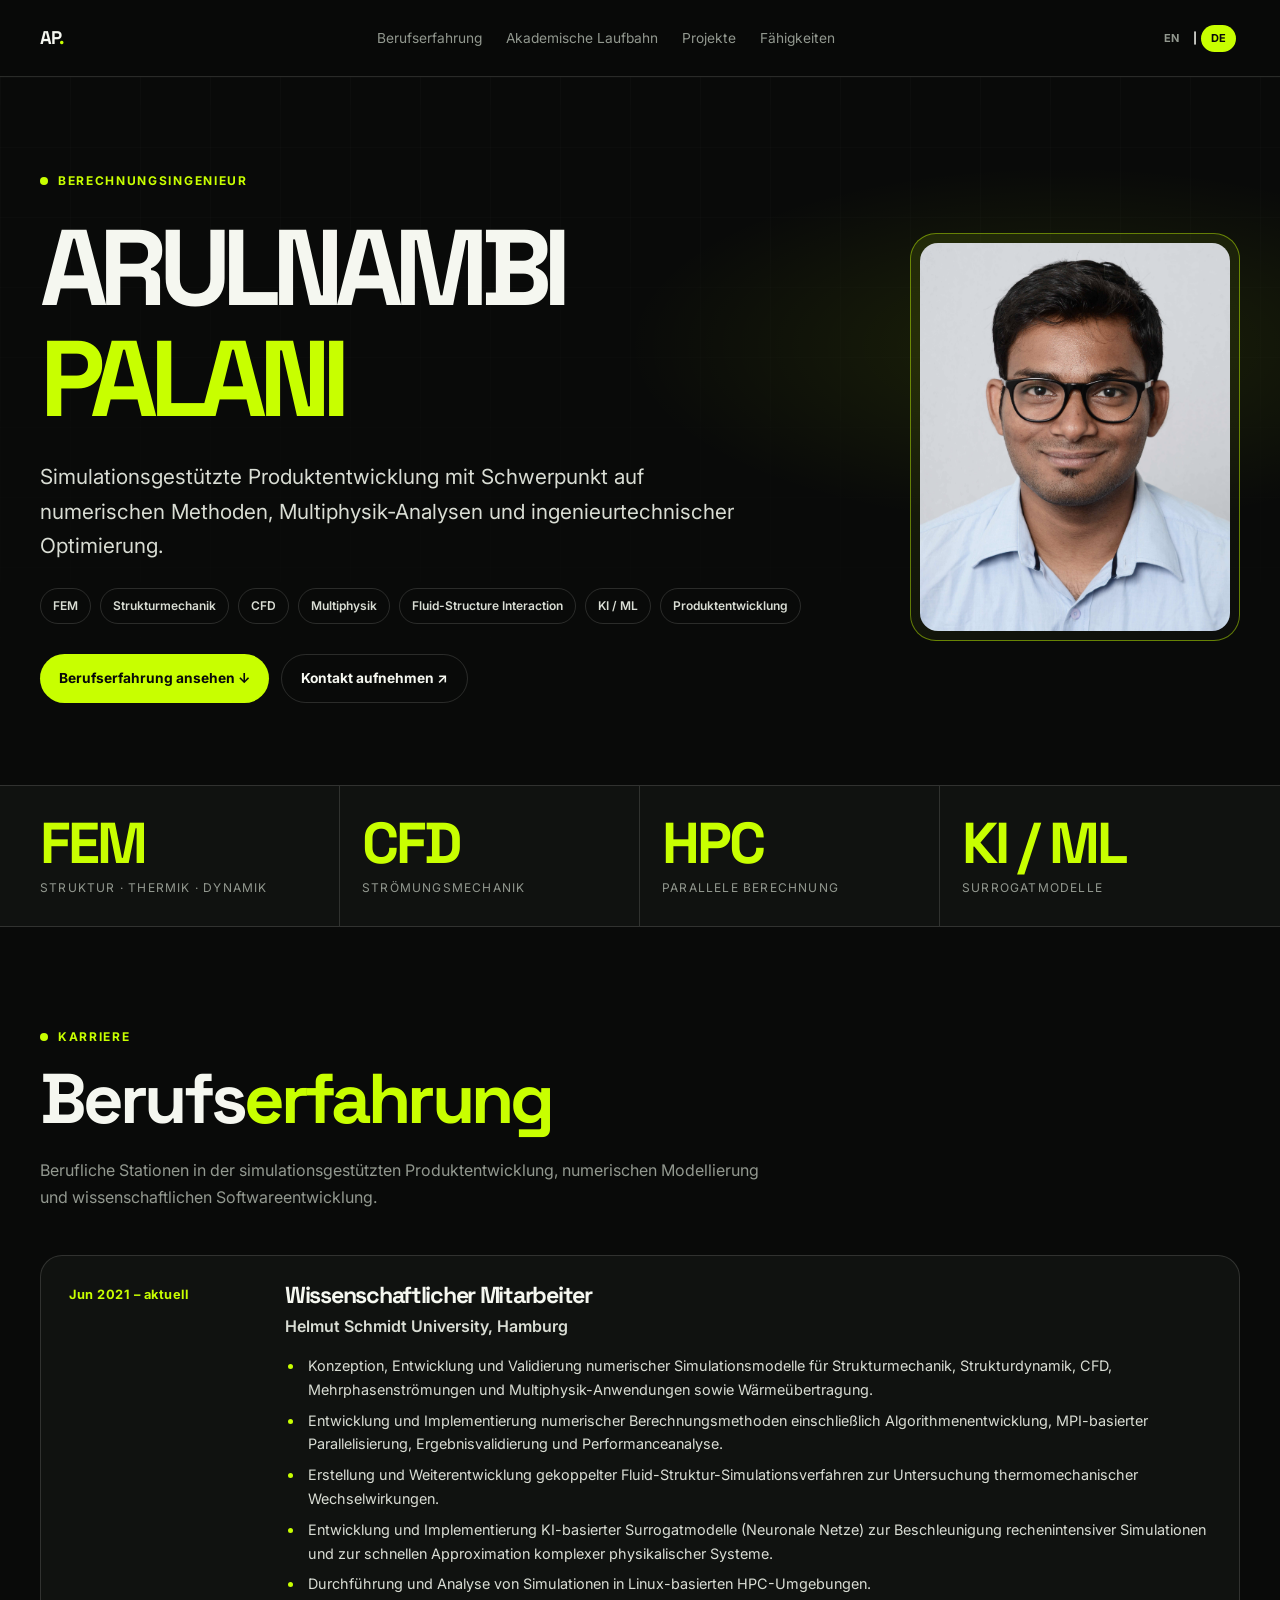
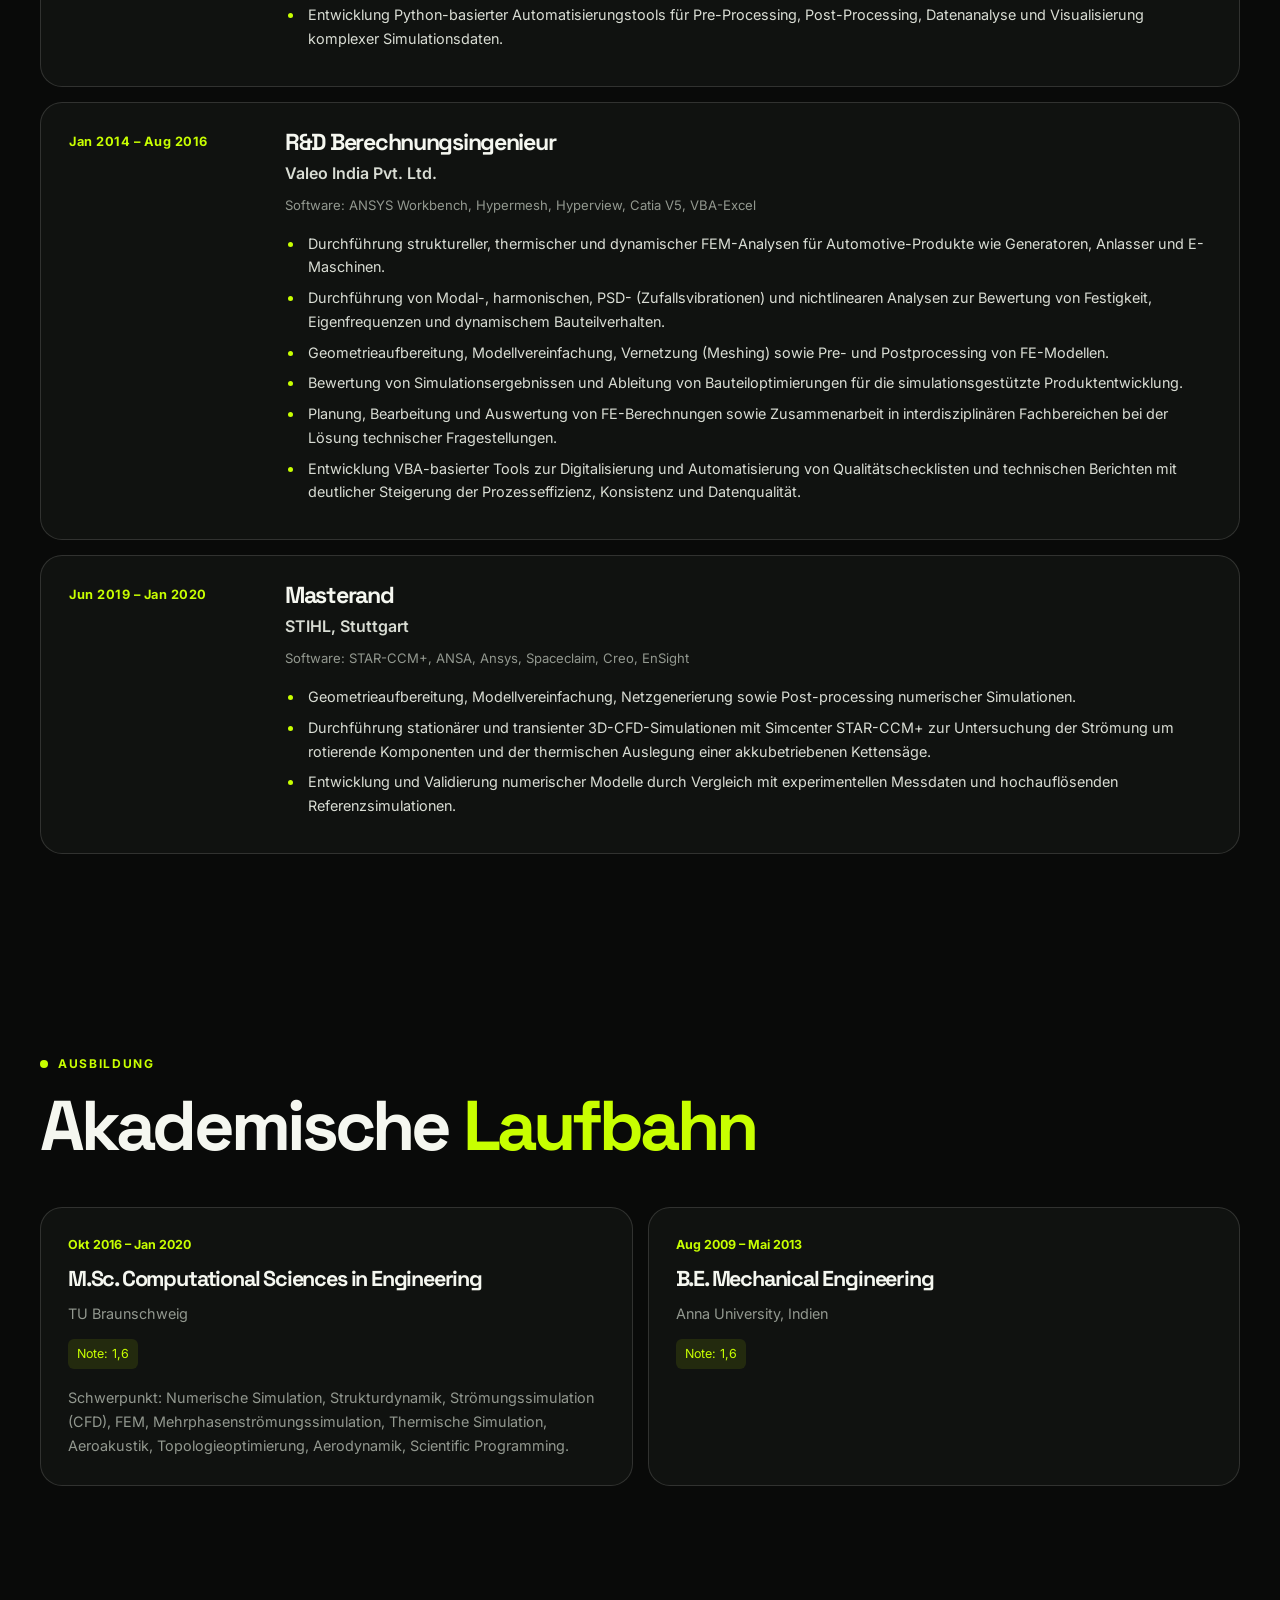
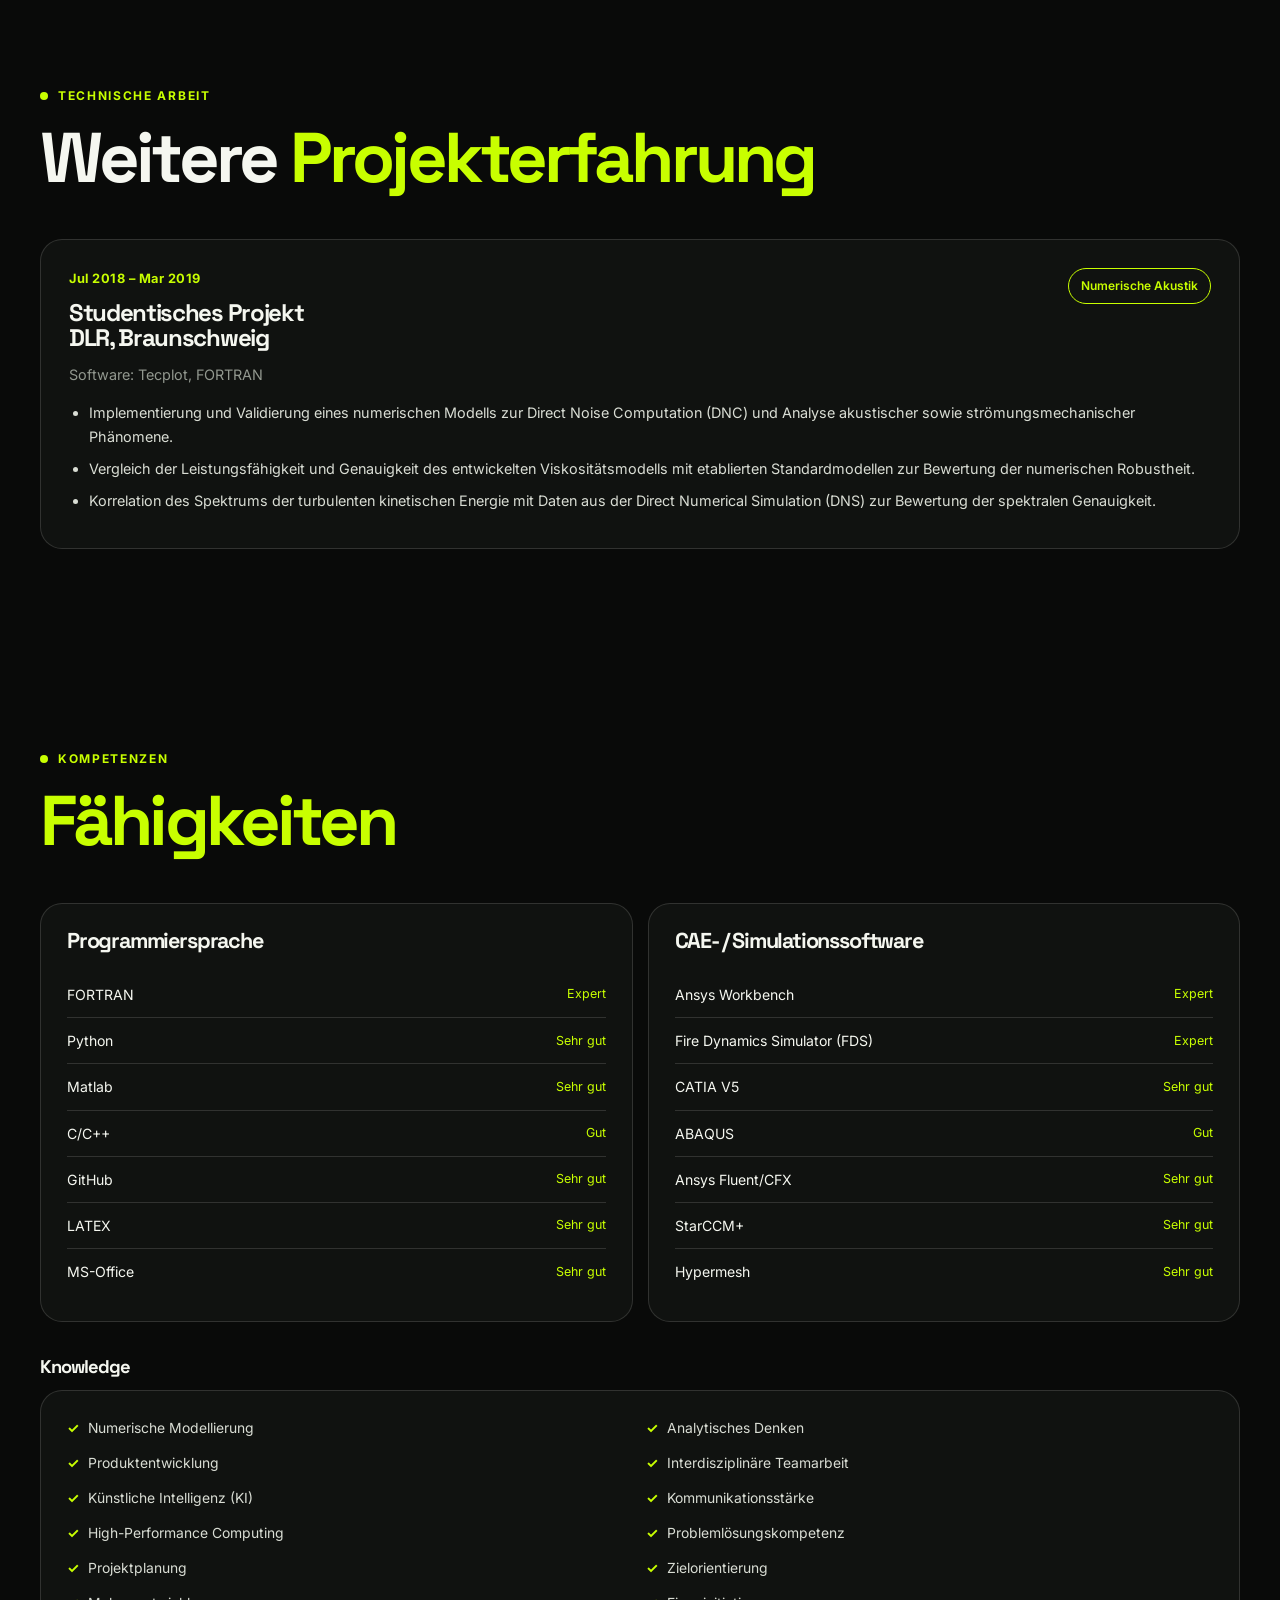
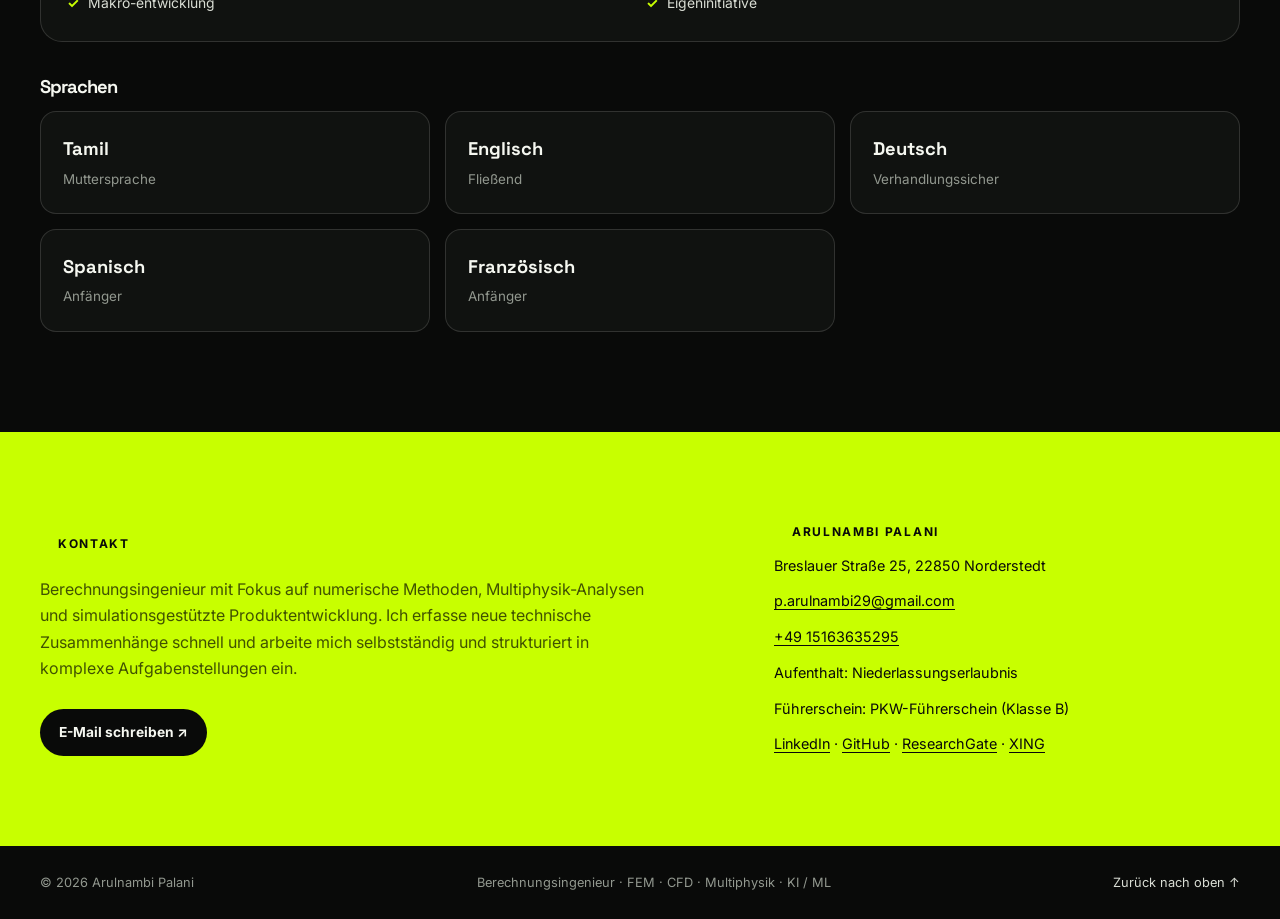
==== index.html @ 62427650 "Added SEO for index.html" ====
<!doctype html>
<html lang="de"
<head>

<title>Arulnambi Palani | Simulation Engineer & Researcher</title>

<meta name="description" content="Official portfolio of Arulnambi Palani, a simulation engineer and researcher specialising in FEM, CFD, numerical modelling, and computational engineering.">

<meta name="author" content="Arulnambi Palani">

<meta name="robots" content="index, follow">

<link rel="canonical" href="https://arulnambi-palani.github.io/">

<meta name="google-site-verification" content="sbKz-i8ucErC-G7kz3APsOQC602O_5bGbnHYr5cC4zI" />
<meta charset="utf-8"><meta name="viewport" content="width=device-width,initial-scale=1">
<meta name="theme-color" content="#090a09">
<meta name="description" content="Arulnambi Palani — Berechnungsingenieur. Simulationsgestützte Produktentwicklung mit Schwerpunkt auf numerischen Methoden, Multiphysik-Analysen und ingenieurtechnischer Optimierung.">
<!--<title>Arulnambi Palani | Berechnungsingenieur</title>-->
<link rel="preconnect" href="https://fonts.googleapis.com"><link rel="preconnect" href="https://fonts.gstatic.com" crossorigin>
<link href="https://fonts.googleapis.com/css2?family=Inter:wght@400;500;600;700&family=Space+Grotesk:wght@400;500;600;700&display=swap" rel="stylesheet">
<link rel="stylesheet" href="style.css">
<!--<style>
:root{--black:#090a09;--surface:#101210;--surface2:#171917;--lime:#c8ff00;--lime2:#d9ff66;--white:#f5f7f0;--soft:#d9ddd4;--muted:#92988f;--line:rgba(245,247,240,.14);--max:1200px;--r:22px}
*{box-sizing:border-box;margin:0;padding:0}html{scroll-behavior:smooth;scroll-padding-top:90px}body{background:var(--black);color:var(--white);font:16px/1.65 Inter,Arial,sans-serif}a{color:inherit;text-decoration:none}img{display:block;max-width:100%}.container{width:min(calc(100% - 44px),var(--max));margin:auto}.eyebrow{color:var(--lime);font-size:.75rem;font-weight:700;letter-spacing:.14em;text-transform:uppercase;display:flex;align-items:center;gap:10px}.eyebrow:before{content:"";width:8px;height:8px;background:var(--lime);border-radius:50%}h1,h2,h3,h4,.logo,.big-number{font-family:"Space Grotesk",sans-serif;letter-spacing:-.055em;line-height:1.03}h2{font-size:clamp(2.5rem,5.5vw,5rem)}h2 span,.lime{color:var(--lime)}.section{padding:100px 0}.section-head{max-width:850px;margin-bottom:45px}.section-head h2{margin-top:16px}.section-head p{max-width:720px;color:var(--muted);margin-top:22px}.nav{position:sticky;top:0;z-index:20;background:rgba(9,10,9,.88);backdrop-filter:blur(16px);border-bottom:1px solid var(--line)}.nav-inner{min-height:76px;display:flex;align-items:center;justify-content:space-between;gap:20px}.logo{font-size:1.15rem;font-weight:700;white-space:nowrap}.logo span{color:var(--lime)}.nav-links{display:flex;align-items:center;gap:24px;color:var(--muted);font-size:.86rem}.nav-links a:hover,.text-link:hover{color:var(--lime)}.pill-button,.button{display:inline-flex;align-items:center;justify-content:center;gap:10px;border-radius:999px;padding:12px 19px;font-size:.86rem;font-weight:700;transition:.2s}.pill-button,.button-primary{background:var(--lime);color:#090a09}.pill-button:hover,.button-primary:hover{background:var(--lime2);transform:translateY(-2px)}.button-secondary{border:1px solid var(--line)}.button-secondary:hover{background:var(--surface2)}
.hero{position:relative;overflow:hidden;padding:94px 0 82px;background:radial-gradient(ellipse at 83% 38%,rgba(200,255,0,.1),transparent 29%),var(--black)}.hero:before{content:"";position:absolute;inset:0;opacity:.11;background-image:linear-gradient(rgba(255,255,255,.15) 1px,transparent 1px),linear-gradient(90deg,rgba(255,255,255,.15) 1px,transparent 1px);background-size:70px 70px;mask-image:linear-gradient(to bottom,#000,transparent 95%)}.hero-grid{position:relative;display:grid;grid-template-columns:minmax(0,1.6fr) minmax(250px,.65fr);align-items:center;gap:50px}.hero h1{font-size:clamp(3.8rem,8.4vw,8rem);font-weight:700;letter-spacing:-.08em;margin:22px 0 26px}.hero-subtitle{font-size:clamp(1.05rem,1.7vw,1.3rem);color:var(--soft);max-width:700px}.hero-tags{display:flex;flex-wrap:wrap;gap:9px;margin-top:25px}.tag{border:1px solid var(--line);padding:7px 12px;border-radius:999px;color:var(--soft);font-size:.75rem;font-weight:600}.tag.hot{border-color:var(--lime);color:var(--lime)}.hero-actions{display:flex;gap:12px;flex-wrap:wrap;margin-top:30px}.portrait-wrap{justify-self:end;position:relative;width:min(100%,330px)}.portrait-frame{padding:9px;border:1px solid rgba(200,255,0,.45);border-radius:26px;background:linear-gradient(145deg,rgba(200,255,0,.1),rgba(255,255,255,.015))}.portrait{width:100%;aspect-ratio:4/5;object-fit:cover;object-position:center 25%;border-radius:18px;filter:saturate(.88)}.portrait-label{margin-top:13px;color:var(--muted);font-size:.75rem;letter-spacing:.08em;text-transform:uppercase}.portrait-label strong{color:var(--lime);font-weight:600}.stats{background:var(--surface);border-block:1px solid var(--line)}.stats-grid{display:grid;grid-template-columns:repeat(4,1fr)}.stat{padding:28px 22px;border-right:1px solid var(--line)}.stat:first-child{padding-left:0}.stat:last-child{border:0}.big-number{font-size:clamp(2.2rem,4.5vw,4rem);color:var(--lime);font-weight:700}.stat-label{font-size:.75rem;color:var(--muted);text-transform:uppercase;letter-spacing:.1em;margin-top:5px}
.card-grid{display:grid;grid-template-columns:repeat(3,minmax(0,1fr));gap:15px}.card{background:var(--surface);border:1px solid var(--line);border-radius:var(--r);padding:26px;position:relative;overflow:hidden;transition:transform .22s,border-color .22s}.card:hover{transform:translateY(-4px);border-color:rgba(200,255,0,.4)}.card-index{font:700 .8rem "Space Grotesk",sans-serif;color:#596052}.card h3{font-size:1.55rem;margin:22px 0 12px}.card p,.muted{color:var(--muted);font-size:.9rem}.card-icon{position:absolute;right:23px;top:20px;color:var(--lime);font-family:"Space Grotesk";font-weight:700;font-size:1.25rem}.subhead{font-size:1.15rem;margin:36px 0 14px;color:var(--white)}
.timeline{display:grid;gap:15px}.timeline-item{display:grid;grid-template-columns:190px minmax(0,1fr);gap:26px;background:var(--surface);border:1px solid var(--line);border-radius:var(--r);padding:28px}.timeline-date{font-size:.8rem;color:var(--lime);font-weight:700;letter-spacing:.04em}.timeline h3{font-size:1.45rem;margin:0 0 5px}.org{color:var(--soft);font-weight:600}.software{margin-top:9px;color:var(--muted);font-size:.82rem}.timeline ul{padding-left:19px;margin-top:15px;color:var(--soft);font-size:.9rem}.timeline li{padding-left:4px;margin:7px 0}.timeline li::marker{color:var(--lime)}
.education-grid{display:grid;grid-template-columns:1fr 1fr;gap:15px}.education{padding:27px;border:1px solid var(--line);border-radius:var(--r);background:var(--surface)}.education .date{color:var(--lime);font-size:.78rem;font-weight:700}.education h3{font-size:1.35rem;margin:12px 0}.grade{display:inline-block;margin-top:13px;padding:5px 9px;border-radius:6px;background:rgba(200,255,0,.1);color:var(--lime);font-size:.78rem}.project-card{background:var(--surface);border:1px solid var(--line);border-radius:var(--r);padding:28px}.project-top{display:flex;justify-content:space-between;gap:18px;align-items:start}.project-card h3{font-size:1.5rem;margin:12px 0}.project-card ul{padding-left:20px;margin-top:15px;color:var(--soft);font-size:.9rem}.project-card li{margin:8px 0}.skill-columns{display:grid;grid-template-columns:1fr 1fr;gap:15px}.skill-panel{background:var(--surface);border:1px solid var(--line);border-radius:var(--r);padding:26px}.skill-panel h3{font-size:1.35rem;margin-bottom:20px}.skill-row{display:grid;grid-template-columns:minmax(0,1fr) auto;gap:15px;align-items:center;padding:11px 0;border-bottom:1px solid var(--line);font-size:.88rem}.skill-row:last-child{border-bottom:0}.level{color:var(--lime);font-size:.78rem;text-align:right}.check-list{list-style:none;display:grid;grid-template-columns:1fr 1fr;gap:12px}.check-list li{color:var(--soft);font-size:.87rem}.check-list li:before{content:"✓";color:var(--lime);font-weight:700;margin-right:9px}.language-grid{display:grid;grid-template-columns:repeat(3,1fr);gap:15px}.language{background:var(--surface);border:1px solid var(--line);border-radius:16px;padding:22px}.language strong{display:block;font-family:"Space Grotesk";font-size:1.15rem}.language span{color:var(--muted);font-size:.84rem}.contact{background:var(--lime);color:var(--black);padding:90px 0;position:relative;overflow:hidden}.contact h2{font-size:clamp(3rem,7vw,6.5rem);max-width:850px}.contact p{max-width:620px;color:rgba(0,0,0,.68);margin:22px 0 28px}.contact .button{background:var(--black);color:var(--white)}.contact-grid{display:grid;grid-template-columns:1.2fr .8fr;gap:35px;align-items:end}.contact-details{display:grid;gap:12px;font-size:.9rem}.contact-details a{text-decoration:underline;text-underline-offset:3px}.footer{padding:26px 0;color:var(--muted);font-size:.8rem}.footer-inner{display:flex;justify-content:space-between;gap:20px;flex-wrap:wrap}.text-link{color:var(--soft)}
@media(max-width:850px){.nav-links{display:none}.hero-grid{grid-template-columns:1fr .65fr;gap:25px}.hero h1{font-size:clamp(3.7rem,9vw,6rem)}.card-grid{grid-template-columns:1fr 1fr}.timeline-item{grid-template-columns:140px 1fr}.contact-grid{grid-template-columns:1fr}.stats-grid{grid-template-columns:repeat(2,1fr)}.stat:nth-child(2){border-right:0}.stat:nth-child(-n+2){border-bottom:1px solid var(--line)}.stat:nth-child(3){padding-left:0}}
@media(max-width:600px){.container{width:min(calc(100% - 30px),var(--max))}.section{padding:70px 0}.hero{padding:62px 0}.hero-grid{grid-template-columns:1fr}.hero h1{font-size:clamp(3.5rem,17vw,6rem)}.portrait-wrap{justify-self:start;width:220px}.hero-subtitle{font-size:1rem}.card-grid,.education-grid,.skill-columns{grid-template-columns:1fr}.timeline-item{grid-template-columns:1fr;gap:10px;padding:22px}.stats-grid{grid-template-columns:1fr 1fr}.stat{padding:20px 12px}.stat:first-child,.stat:nth-child(3){padding-left:12px}.big-number{font-size:2.5rem}.check-list{grid-template-columns:1fr}.language-grid{grid-template-columns:1fr}.project-top{display:block}.section-head{margin-bottom:30px}.contact{padding:70px 0}}
</style> -->
</head>
<body>
<header class="nav"><div class="container nav-inner"><a class="logo" href="#top">AP<span>.</span></a><nav class="nav-links"><a href="#berufserfahrung">Berufserfahrung</a><a href="#akademische-laufbahn">Akademische Laufbahn</a><a href="#projekte">Projekte</a><a href="#faehigkeiten">Fähigkeiten</a></nav><div class="language-toggle" aria-label="Sprache"><a href="en.html" lang="en">EN</a><span>|</span><a href="index.html" lang="de" class="active" aria-current="page">DE</a></div></div></header>
<main id="top">
<section class="hero"><div class="container hero-grid"><div><div class="eyebrow">Berechnungsingenieur</div><h1>ARULNAMBI<br><span class="lime">PALANI</span></h1><p class="hero-subtitle">Simulationsgestützte Produktentwicklung mit Schwerpunkt auf numerischen Methoden, Multiphysik-Analysen und ingenieurtechnischer Optimierung.</p><div class="hero-tags"><span class="tag">FEM</span><span class="tag">Strukturmechanik</span><span class="tag">CFD</span><span class="tag">Multiphysik</span><span class="tag">Fluid-Structure Interaction</span><span class="tag">KI / ML</span><span class="tag">Produktentwicklung</span></div><div class="hero-actions"><a class="button button-primary" href="#berufserfahrung">Berufserfahrung ansehen ↓</a><a class="button button-secondary" href="mailto:p.arulnambi29@gmail.com">Kontakt aufnehmen ↗</a></div></div><aside class="portrait-wrap"><div class="portrait-frame"><img class="portrait" src="arulnambi-palani.jpg" alt="Passbild von Arulnambi Palani"></div><!--<div class="portrait-label"><strong>Arulnambi Palani</strong> · Berechnungsingenieur</div>--></aside></div></section>
<section class="stats"><div class="container stats-grid"><div class="stat"><div class="big-number">FEM</div><div class="stat-label">Struktur · Thermik · Dynamik</div></div><div class="stat"><div class="big-number">CFD</div><div class="stat-label">Strömungsmechanik</div></div><div class="stat"><div class="big-number">HPC</div><div class="stat-label">Parallele Berechnung</div></div><div class="stat"><div class="big-number">KI / ML</div><div class="stat-label">Surrogatmodelle</div></div></div></section>
<section class="section" id="berufserfahrung"><div class="container"><div class="section-head"><div class="eyebrow">Karriere</div><h2>Berufs<span>erfahrung</span></h2><p>Berufliche Stationen in der simulationsgestützten Produktentwicklung, numerischen Modellierung und wissenschaftlichen Softwareentwicklung.</p></div><div class="timeline">
<article class="timeline-item"><div class="timeline-date">Jun 2021 – aktuell</div><div><h3>Wissenschaftlicher Mitarbeiter</h3><div class="org">Helmut Schmidt University, Hamburg</div><ul><li>Konzeption, Entwicklung und Validierung numerischer Simulationsmodelle für Strukturmechanik, Strukturdynamik, CFD, Mehrphasenströmungen und Multiphysik-Anwendungen sowie Wärmeübertragung.</li><li>Entwicklung und Implementierung numerischer Berechnungsmethoden einschließlich Algorithmenentwicklung, MPI-basierter Parallelisierung, Ergebnisvalidierung und Performanceanalyse.</li><li>Erstellung und Weiterentwicklung gekoppelter Fluid-Struktur-Simulationsverfahren zur Untersuchung thermomechanischer Wechselwirkungen.</li><li>Entwicklung und Implementierung KI-basierter Surrogatmodelle (Neuronale Netze) zur Beschleunigung rechenintensiver Simulationen und zur schnellen Approximation komplexer physikalischer Systeme.</li><li>Durchführung und Analyse von Simulationen in Linux-basierten HPC-Umgebungen.</li><li>Entwicklung Python-basierter Automatisierungstools für Pre-Processing, Post-Processing, Datenanalyse und Visualisierung komplexer Simulationsdaten.</li></ul></div></article>
<article class="timeline-item"><div class="timeline-date">Jan 2014 – Aug 2016</div><div><h3>R&amp;D Berechnungsingenieur</h3><div class="org">Valeo India Pvt. Ltd.</div><div class="software">Software: ANSYS Workbench, Hypermesh, Hyperview, Catia V5, VBA-Excel</div><ul><li>Durchführung struktureller, thermischer und dynamischer FEM-Analysen für Automotive-Produkte wie Generatoren, Anlasser und E-Maschinen.</li><li>Durchführung von Modal-, harmonischen, PSD- (Zufallsvibrationen) und nichtlinearen Analysen zur Bewertung von Festigkeit, Eigenfrequenzen und dynamischem Bauteilverhalten.</li><li>Geometrieaufbereitung, Modellvereinfachung, Vernetzung (Meshing) sowie Pre- und Postprocessing von FE-Modellen.</li><li>Bewertung von Simulationsergebnissen und Ableitung von Bauteiloptimierungen für die simulationsgestützte Produktentwicklung.</li><li>Planung, Bearbeitung und Auswertung von FE-Berechnungen sowie Zusammenarbeit in interdisziplinären Fachbereichen bei der Lösung technischer Fragestellungen.</li><li>Entwicklung VBA-basierter Tools zur Digitalisierung und Automatisierung von Qualitätschecklisten und technischen Berichten mit deutlicher Steigerung der Prozesseffizienz, Konsistenz und Datenqualität.</li></ul></div></article>
<article class="timeline-item"><div class="timeline-date">Jun 2019 – Jan 2020</div><div><h3>Masterand</h3><div class="org">STIHL, Stuttgart</div><div class="software">Software: STAR-CCM+, ANSA, Ansys, Spaceclaim, Creo, EnSight</div><ul><li>Geometrieaufbereitung, Modellvereinfachung, Netzgenerierung sowie Post-processing numerischer Simulationen.</li><li>Durchführung stationärer und transienter 3D-CFD-Simulationen mit Simcenter STAR-CCM+ zur Untersuchung der Strömung um rotierende Komponenten und der thermischen Auslegung einer akkubetriebenen Kettensäge.</li><li>Entwicklung und Validierung numerischer Modelle durch Vergleich mit experimentellen Messdaten und hochauflösenden Referenzsimulationen.</li></ul></div></article>
</div></div></section>
<section class="section" id="akademische-laufbahn"><div class="container"><div class="section-head"><div class="eyebrow">Ausbildung</div><h2>Akademische <span>Laufbahn</span></h2></div><div class="education-grid"><article class="education"><div class="date">Okt 2016 – Jan 2020</div><h3>M.Sc. Computational Sciences in Engineering</h3><p class="muted">TU Braunschweig</p><span class="grade">Note: 1,6</span><p class="muted" style="margin-top:17px">Schwerpunkt: Numerische Simulation, Strukturdynamik, Strömungssimulation (CFD), FEM, Mehrphasenströmungssimulation, Thermische Simulation, Aeroakustik, Topologieoptimierung, Aerodynamik, Scientific Programming.</p></article><article class="education"><div class="date">Aug 2009 – Mai 2013</div><h3>B.E. Mechanical Engineering</h3><p class="muted">Anna University, Indien</p><span class="grade">Note: 1,6</span></article></div></div></section>
<section class="section" id="projekte"><div class="container"><div class="section-head"><div class="eyebrow">Technische Arbeit</div><h2>Weitere <span>Projekterfahrung</span></h2></div><article class="project-card"><div class="project-top"><div><div class="date">Jul 2018 – Mar 2019</div><h3>Studentisches Projekt<br>DLR, Braunschweig</h3><p class="muted">Software: Tecplot, FORTRAN</p></div><span class="tag hot">Numerische Akustik</span></div><ul><li>Implementierung und Validierung eines numerischen Modells zur Direct Noise Computation (DNC) und Analyse akustischer sowie strömungsmechanischer Phänomene.</li><li>Vergleich der Leistungsfähigkeit und Genauigkeit des entwickelten Viskositätsmodells mit etablierten Standardmodellen zur Bewertung der numerischen Robustheit.</li><li>Korrelation des Spektrums der turbulenten kinetischen Energie mit Daten aus der Direct Numerical Simulation (DNS) zur Bewertung der spektralen Genauigkeit.</li></ul></article></div></section>
<section class="section" id="faehigkeiten"><div class="container"><div class="section-head"><div class="eyebrow">Kompetenzen</div><h2><span>Fähigkeiten</span></h2></div><div class="skill-columns"><div class="skill-panel"><h3>Programmiersprache</h3><div class="skill-row"><span>FORTRAN</span><span class="level">Expert</span></div><div class="skill-row"><span>Python</span><span class="level">Sehr gut</span></div><div class="skill-row"><span>Matlab</span><span class="level">Sehr gut</span></div><div class="skill-row"><span>C/C++</span><span class="level">Gut</span></div><div class="skill-row"><span>GitHub</span><span class="level">Sehr gut</span></div><div class="skill-row"><span>LATEX</span><span class="level">Sehr gut</span></div><div class="skill-row"><span>MS-Office</span><span class="level">Sehr gut</span></div></div><div class="skill-panel"><h3>CAE- / Simulationssoftware</h3><div class="skill-row"><span>Ansys Workbench</span><span class="level">Expert</span></div><div class="skill-row"><span>Fire Dynamics Simulator (FDS)</span><span class="level">Expert</span></div><div class="skill-row"><span>CATIA V5</span><span class="level">Sehr gut</span></div><div class="skill-row"><span>ABAQUS</span><span class="level">Gut</span></div><div class="skill-row"><span>Ansys Fluent/CFX</span><span class="level">Sehr gut</span></div><div class="skill-row"><span>StarCCM+</span><span class="level">Sehr gut</span></div><div class="skill-row"><span>Hypermesh</span><span class="level">Sehr gut</span></div></div></div>
<h3 class="subhead">Knowledge</h3><div class="skill-panel"><ul class="check-list"><li>Numerische Modellierung</li><li>Analytisches Denken</li><li>Produktentwicklung</li><li>Interdisziplinäre Teamarbeit</li><li>Künstliche Intelligenz (KI)</li><li>Kommunikationsstärke</li><li>High-Performance Computing</li><li>Problemlösungskompetenz</li><li>Projektplanung</li><li>Zielorientierung</li><li>Makro-entwicklung</li><li>Eigeninitiative</li></ul></div>
<h3 class="subhead">Sprachen</h3><div class="language-grid"><div class="language"><strong>Tamil</strong><span>Muttersprache</span></div><div class="language"><strong>Englisch</strong><span>Fließend</span></div><div class="language"><strong>Deutsch</strong><span>Verhandlungssicher</span></div><div class="language"><strong>Spanisch</strong><span>Anfänger</span></div><div class="language"><strong>Französisch</strong><span>Anfänger</span></div></div></div></section>
<section class="contact" id="kontakt"><div class="container contact-grid"><div><div class="eyebrow" style="color:#090a09">Kontakt</div><!--<h2>Physikalisches Verständnis<br>Numerische Simulation<br>Produktentwicklung</h2>--><p>Berechnungsingenieur mit Fokus auf numerische Methoden, Multiphysik-Analysen und simulationsgestützte Produktentwicklung. Ich erfasse neue technische Zusammenhänge schnell und arbeite mich selbstständig und strukturiert in komplexe Aufgabenstellungen ein.</p><a class="button" href="mailto:p.arulnambi29@gmail.com">E-Mail schreiben ↗</a></div><div class="contact-details"><div><div class="contact-details"><div><div class="eyebrow" style="color:#090a09">Arulnambi Palani</div></div><div>Breslauer Straße 25, 22850 Norderstedt</div><div><a href="mailto:p.arulnambi29@gmail.com">p.arulnambi29@gmail.com</a></div><div><a href="tel:+4915163635295">+49 15163635295</a></div><div>Aufenthalt: Niederlassungserlaubnis</div><div>Führerschein: PKW-Führerschein (Klasse B)</div><div><a href="https://www.linkedin.com/in/arulnambi-palani/">LinkedIn</a> · <a href="https://github.com/arulnambi-palani">GitHub</a> · <a href="https://www.researchgate.net/profile/arulnambipalani">ResearchGate</a> · <a href="https://www.xing.com/profile/ARULNAMBI_PALANI/">XING</a> <!--<span style="font-size:.75rem">(Links bitte ergänzen)</span>--></div></div></div></section>
</main><footer class="footer"><div class="container footer-inner"><span>© 2026 Arulnambi Palani</span><span>Berechnungsingenieur · FEM · CFD · Multiphysik · KI / ML</span><a class="text-link" href="#top">Zurück nach oben ↑</a></div></footer>
</body></html>
---- style.css ----
/* Shared stylesheet for index.html (German) and en.html (English). */
:root{--black:#090a09;--surface:#101210;--surface2:#171917;--lime:#c8ff00;--lime2:#d9ff66;--white:#f5f7f0;--soft:#d9ddd4;--muted:#92988f;--line:rgba(245,247,240,.14);--max:1200px;--r:22px}
*{box-sizing:border-box;margin:0;padding:0}html{scroll-behavior:smooth;scroll-padding-top:90px}body{background:var(--black);color:var(--white);font:16px/1.65 Inter,Arial,sans-serif}a{color:inherit;text-decoration:none}img{display:block;max-width:100%}.container{width:min(calc(100% - 44px),var(--max));margin:auto}.eyebrow{color:var(--lime);font-size:.75rem;font-weight:700;letter-spacing:.14em;text-transform:uppercase;display:flex;align-items:center;gap:10px}.eyebrow:before{content:"";width:8px;height:8px;background:var(--lime);border-radius:50%}h1,h2,h3,h4,.logo,.big-number{font-family:"Space Grotesk",sans-serif;letter-spacing:-.055em;line-height:1.03}h2{font-size:clamp(2.5rem,5.5vw,5rem)}h2 span,.lime{color:var(--lime)}.section{padding:100px 0}.section-head{max-width:850px;margin-bottom:45px}.section-head h2{margin-top:16px}.section-head p{max-width:720px;color:var(--muted);margin-top:22px}.nav{position:sticky;top:0;z-index:20;background:rgba(9,10,9,.88);backdrop-filter:blur(16px);border-bottom:1px solid var(--line)}.nav-inner{min-height:76px;display:flex;align-items:center;justify-content:space-between;gap:20px}.logo{font-size:1.15rem;font-weight:700;white-space:nowrap}.logo span{color:var(--lime)}.nav-links{display:flex;align-items:center;gap:24px;color:var(--muted);font-size:.86rem}.nav-links a:hover,.text-link:hover{color:var(--lime)}.pill-button,.button{display:inline-flex;align-items:center;justify-content:center;gap:10px;border-radius:999px;padding:12px 19px;font-size:.86rem;font-weight:700;transition:.2s}.pill-button,.button-primary{background:var(--lime);color:#090a09}.pill-button:hover,.button-primary:hover{background:var(--lime2);transform:translateY(-2px)}.button-secondary{border:1px solid var(--line)}.button-secondary:hover{background:var(--surface2)}
.hero{position:relative;overflow:hidden;padding:94px 0 82px;background:radial-gradient(ellipse at 83% 38%,rgba(200,255,0,.1),transparent 29%),var(--black)}.hero:before{content:"";position:absolute;inset:0;opacity:.11;background-image:linear-gradient(rgba(255,255,255,.15) 1px,transparent 1px),linear-gradient(90deg,rgba(255,255,255,.15) 1px,transparent 1px);background-size:70px 70px;mask-image:linear-gradient(to bottom,#000,transparent 95%)}.hero-grid{position:relative;display:grid;grid-template-columns:minmax(0,1.6fr) minmax(250px,.65fr);align-items:center;gap:50px}.hero h1{font-size:clamp(3.8rem,8.4vw,8rem);font-weight:700;letter-spacing:-.08em;margin:22px 0 26px}.hero-subtitle{font-size:clamp(1.05rem,1.7vw,1.3rem);color:var(--soft);max-width:700px}.hero-tags{display:flex;flex-wrap:wrap;gap:9px;margin-top:25px}.tag{border:1px solid var(--line);padding:7px 12px;border-radius:999px;color:var(--soft);font-size:.75rem;font-weight:600}.tag.hot{border-color:var(--lime);color:var(--lime)}.hero-actions{display:flex;gap:12px;flex-wrap:wrap;margin-top:30px}.portrait-wrap{justify-self:end;position:relative;width:min(100%,330px)}.portrait-frame{padding:9px;border:1px solid rgba(200,255,0,.45);border-radius:26px;background:linear-gradient(145deg,rgba(200,255,0,.1),rgba(255,255,255,.015))}.portrait{width:100%;aspect-ratio:4/5;object-fit:cover;object-position:center 25%;border-radius:18px;filter:saturate(.88)}.portrait-label{margin-top:13px;color:var(--muted);font-size:.75rem;letter-spacing:.08em;text-transform:uppercase}.portrait-label strong{color:var(--lime);font-weight:600}.stats{background:var(--surface);border-block:1px solid var(--line)}.stats-grid{display:grid;grid-template-columns:repeat(4,1fr)}.stat{padding:28px 22px;border-right:1px solid var(--line)}.stat:first-child{padding-left:0}.stat:last-child{border:0}.big-number{font-size:clamp(2.2rem,4.5vw,4rem);color:var(--lime);font-weight:700}.stat-label{font-size:.75rem;color:var(--muted);text-transform:uppercase;letter-spacing:.1em;margin-top:5px}
.language-toggle{display:flex;align-items:center;gap:4px;padding:4px;border:1px solid var(--border);border-radius:999px;font-size:11px;font-weight:700;line-height:1}.language-toggle a{padding:8px 10px;border-radius:999px;color:var(--muted);text-decoration:none}.language-toggle a.active{background:var(--lime);color:var(--black)}.language-toggle a:hover:not(.active){color:var(--white)}.language-toggle span{color:var(--muted-dark)}

.card-grid{display:grid;grid-template-columns:repeat(3,minmax(0,1fr));gap:15px}.card{background:var(--surface);border:1px solid var(--line);border-radius:var(--r);padding:26px;position:relative;overflow:hidden;transition:transform .22s,border-color .22s}.card:hover{transform:translateY(-4px);border-color:rgba(200,255,0,.4)}.card-index{font:700 .8rem "Space Grotesk",sans-serif;color:#596052}.card h3{font-size:1.55rem;margin:22px 0 12px}.card p,.muted{color:var(--muted);font-size:.9rem}.card-icon{position:absolute;right:23px;top:20px;color:var(--lime);font-family:"Space Grotesk";font-weight:700;font-size:1.25rem}.subhead{font-size:1.15rem;margin:36px 0 14px;color:var(--white)}
.timeline{display:grid;gap:15px}.timeline-item{display:grid;grid-template-columns:190px minmax(0,1fr);gap:26px;background:var(--surface);border:1px solid var(--line);border-radius:var(--r);padding:28px}.timeline-date{font-size:.8rem;color:var(--lime);font-weight:700;letter-spacing:.04em}.timeline h3{font-size:1.45rem;margin:0 0 5px}.org{color:var(--soft);font-weight:600}.software{margin-top:9px;color:var(--muted);font-size:.82rem}.timeline ul{padding-left:19px;margin-top:15px;color:var(--soft);font-size:.9rem}.timeline li{padding-left:4px;margin:7px 0}.timeline li::marker{color:var(--lime)}
.timeline-item:hover {
    transform: translateY(-6px);
    border-color: rgba(200, 255, 0, 0.45);
    background: #121512;
}
.education-grid{display:grid;grid-template-columns:1fr 1fr;gap:15px}.education{padding:27px;border:1px solid var(--line);border-radius:var(--r);background:var(--surface)}.education .date{color:var(--lime);font-size:.78rem;font-weight:700}.education h3{font-size:1.35rem;margin:12px 0}.grade{display:inline-block;margin-top:13px;padding:5px 9px;border-radius:6px;background:rgba(200,255,0,.1);color:var(--lime);font-size:.78rem}.project-card{background:var(--surface);border:1px solid var(--line);border-radius:var(--r);padding:28px}.project-top{display:flex;justify-content:space-between;gap:18px;align-items:start}.project-card .date{font-size:.8rem;color:var(--lime);font-weight:700;letter-spacing:.04em}.project-card h3{font-size:1.5rem;margin:12px 0}.project-card ul{padding-left:20px;margin-top:15px;color:var(--soft);font-size:.9rem}.project-card li{margin:8px 0}.skill-columns{display:grid;grid-template-columns:1fr 1fr;gap:15px}.skill-panel{background:var(--surface);border:1px solid var(--line);border-radius:var(--r);padding:26px}.skill-panel h3{font-size:1.35rem;margin-bottom:20px}.skill-row{display:grid;grid-template-columns:minmax(0,1fr) auto;gap:15px;align-items:center;padding:11px 0;border-bottom:1px solid var(--line);font-size:.88rem}.skill-row:last-child{border-bottom:0}.level{color:var(--lime);font-size:.78rem;text-align:right}.check-list{list-style:none;display:grid;grid-template-columns:1fr 1fr;gap:12px}.check-list li{color:var(--soft);font-size:.87rem}.check-list li:before{content:"✓";color:var(--lime);font-weight:700;margin-right:9px}.language-grid{display:grid;grid-template-columns:repeat(3,1fr);gap:15px}.language{background:var(--surface);border:1px solid var(--line);border-radius:16px;padding:22px}.language strong{display:block;font-family:"Space Grotesk";font-size:1.15rem}.language span{color:var(--muted);font-size:.84rem}.contact{background:var(--lime);color:var(--black);padding:90px 0;position:relative;overflow:hidden}.contact h2{font-size:clamp(3rem,7vw,6.5rem);max-width:850px}.contact p{max-width:620px;color:rgba(0,0,0,.68);margin:22px 0 28px}.contact .button{background:var(--black);color:var(--white)}.contact-grid{display:grid;grid-template-columns:1.2fr .8fr;gap:35px;align-items:end}.contact-details{display:grid;gap:12px;font-size:.9rem}.contact-details a{text-decoration:underline;text-underline-offset:3px}.footer{padding:26px 0;color:var(--muted);font-size:.8rem}.footer-inner{display:flex;justify-content:space-between;gap:20px;flex-wrap:wrap}.text-link{color:var(--soft)}
.skill-panel:hover {
    transform: translateY(-6px);
    border-color: rgba(200, 255, 0, 0.45);
    background: #121512;
}
.language:hover {
    transform: translateY(-6px);
    border-color: rgba(200, 255, 0, 0.45);
    background: #121512;
}
.education:hover {
    transform: translateY(-6px);
    border-color: rgba(200, 255, 0, 0.45);
    background: #121512;
}
.project-card:hover {
    transform: translateY(-6px);
    border-color: rgba(200, 255, 0, 0.45);
    background: #121512;
}
@media(max-width:850px){.nav-links{display:none}.hero-grid{grid-template-columns:1fr .65fr;gap:25px}.hero h1{font-size:clamp(3.7rem,9vw,6rem)}.card-grid{grid-template-columns:1fr 1fr}.timeline-item{grid-template-columns:140px 1fr}.contact-grid{grid-template-columns:1fr}.stats-grid{grid-template-columns:repeat(2,1fr)}.stat:nth-child(2){border-right:0}.stat:nth-child(-n+2){border-bottom:1px solid var(--line)}.stat:nth-child(3){padding-left:0}}
@media(max-width:600px){.container{width:min(calc(100% - 30px),var(--max))}.section{padding:70px 0}.hero{padding:62px 0}.hero-grid{grid-template-columns:1fr}.hero h1{font-size:clamp(3.5rem,17vw,6rem)}.portrait-wrap{justify-self:start;width:220px}.hero-subtitle{font-size:1rem}.card-grid,.education-grid,.skill-columns{grid-template-columns:1fr}.timeline-item{grid-template-columns:1fr;gap:10px;padding:22px}.stats-grid{grid-template-columns:1fr 1fr}.stat{padding:20px 12px}.stat:first-child,.stat:nth-child(3){padding-left:12px}.big-number{font-size:2.5rem}.check-list{grid-template-columns:1fr}.language-grid{grid-template-columns:1fr}.project-top{display:block}.section-head{margin-bottom:30px}.contact{padding:70px 0}}
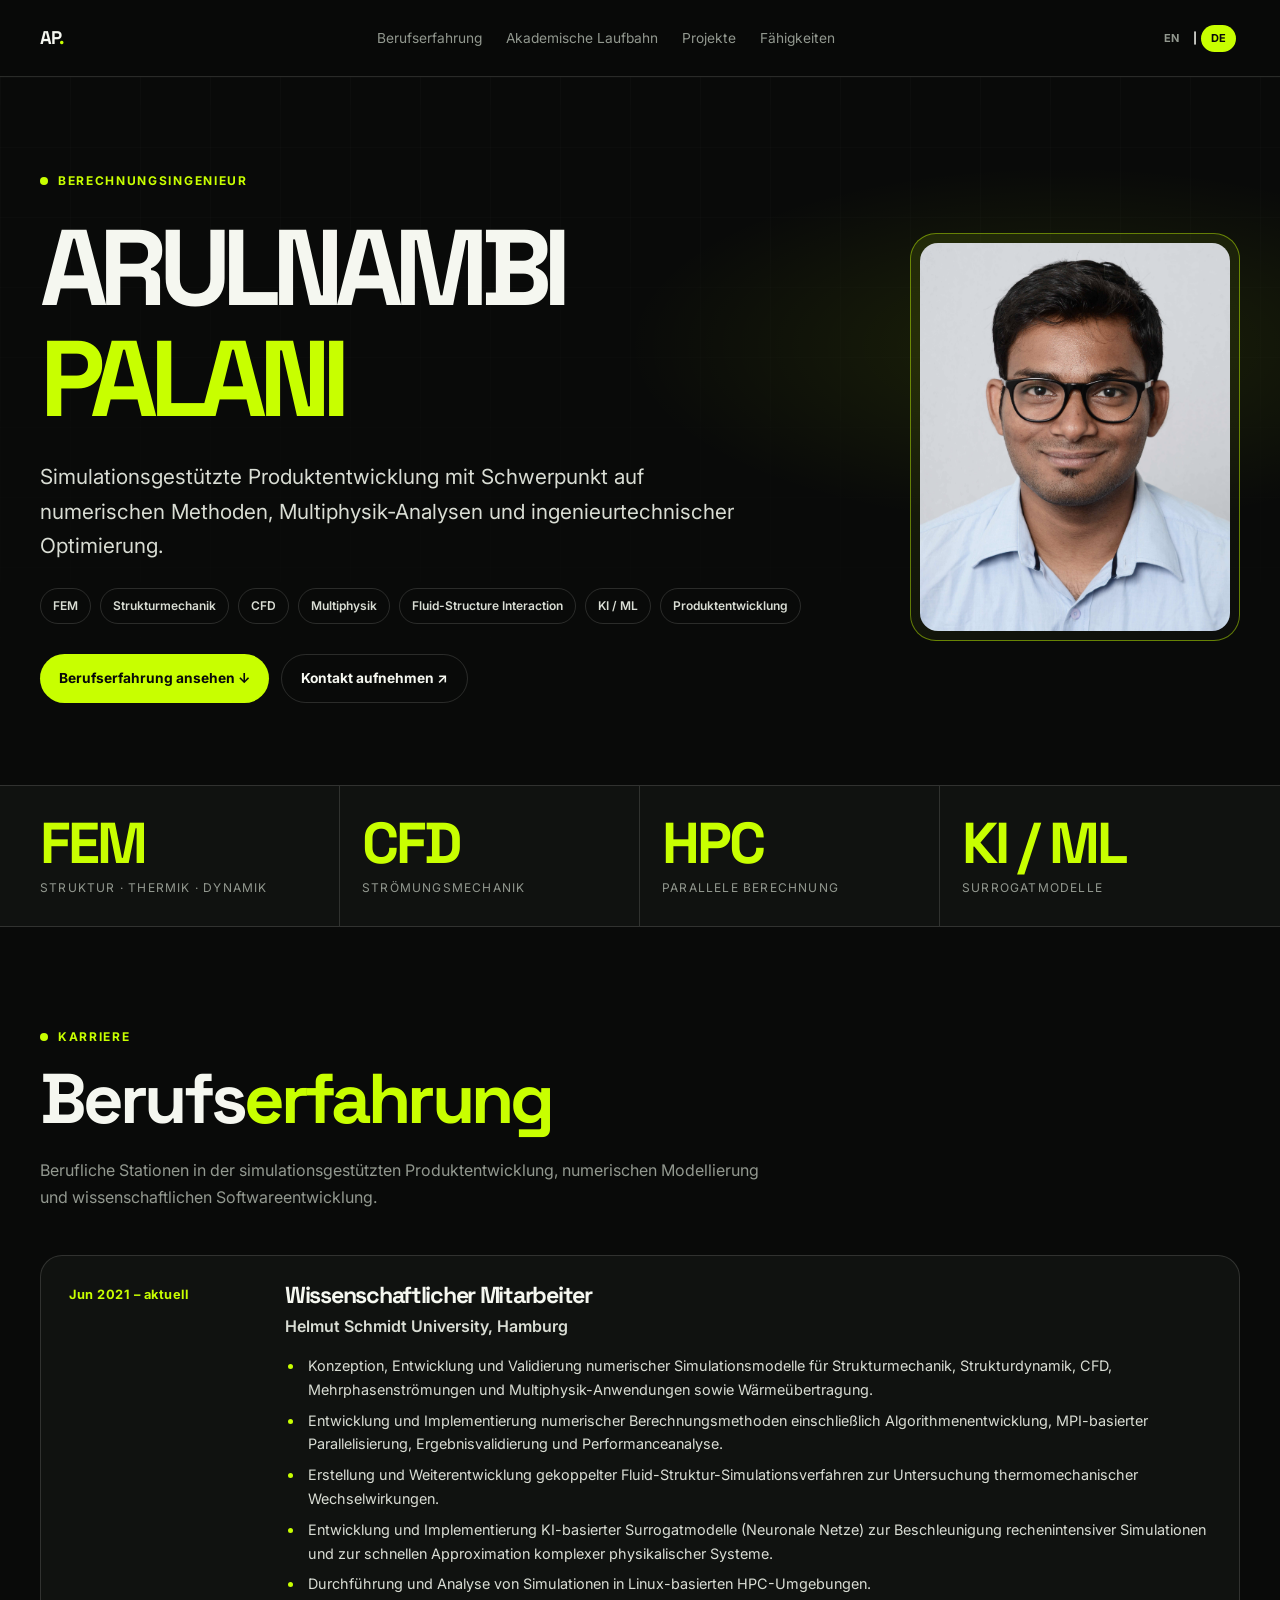
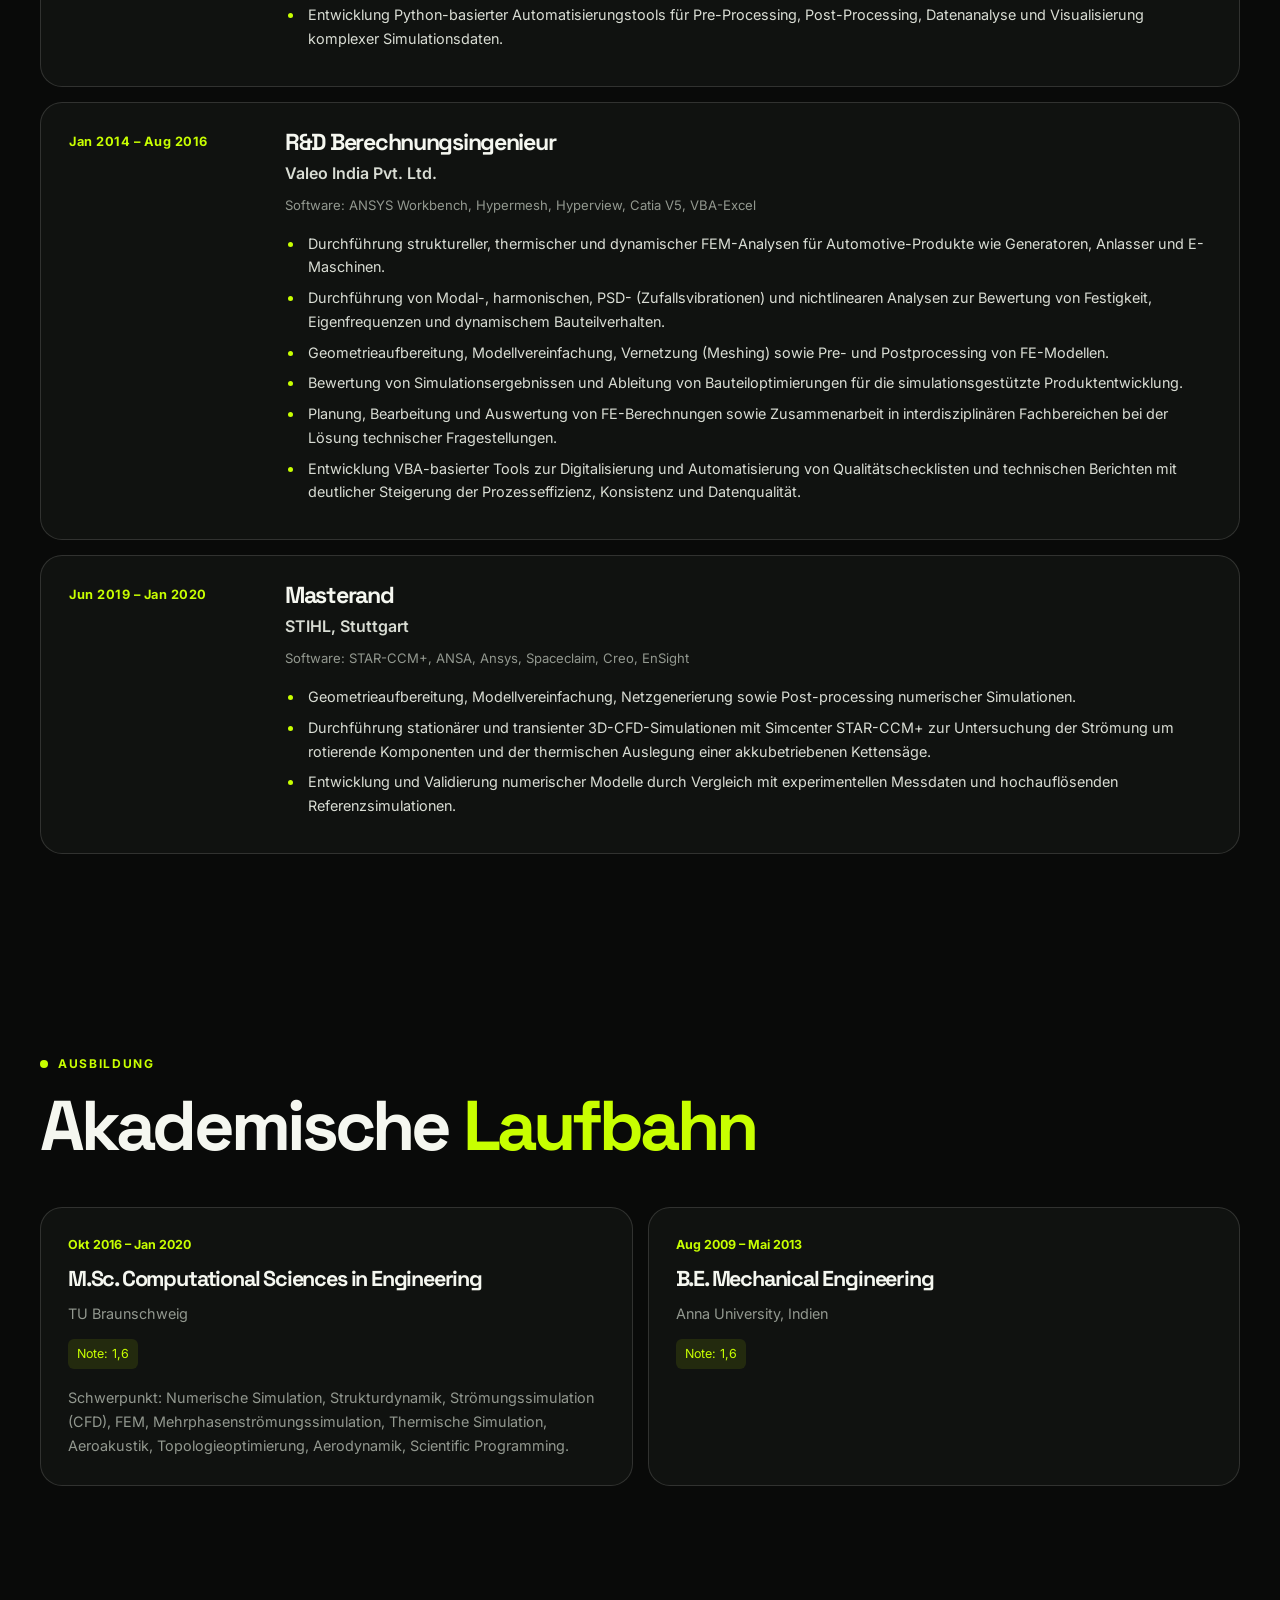
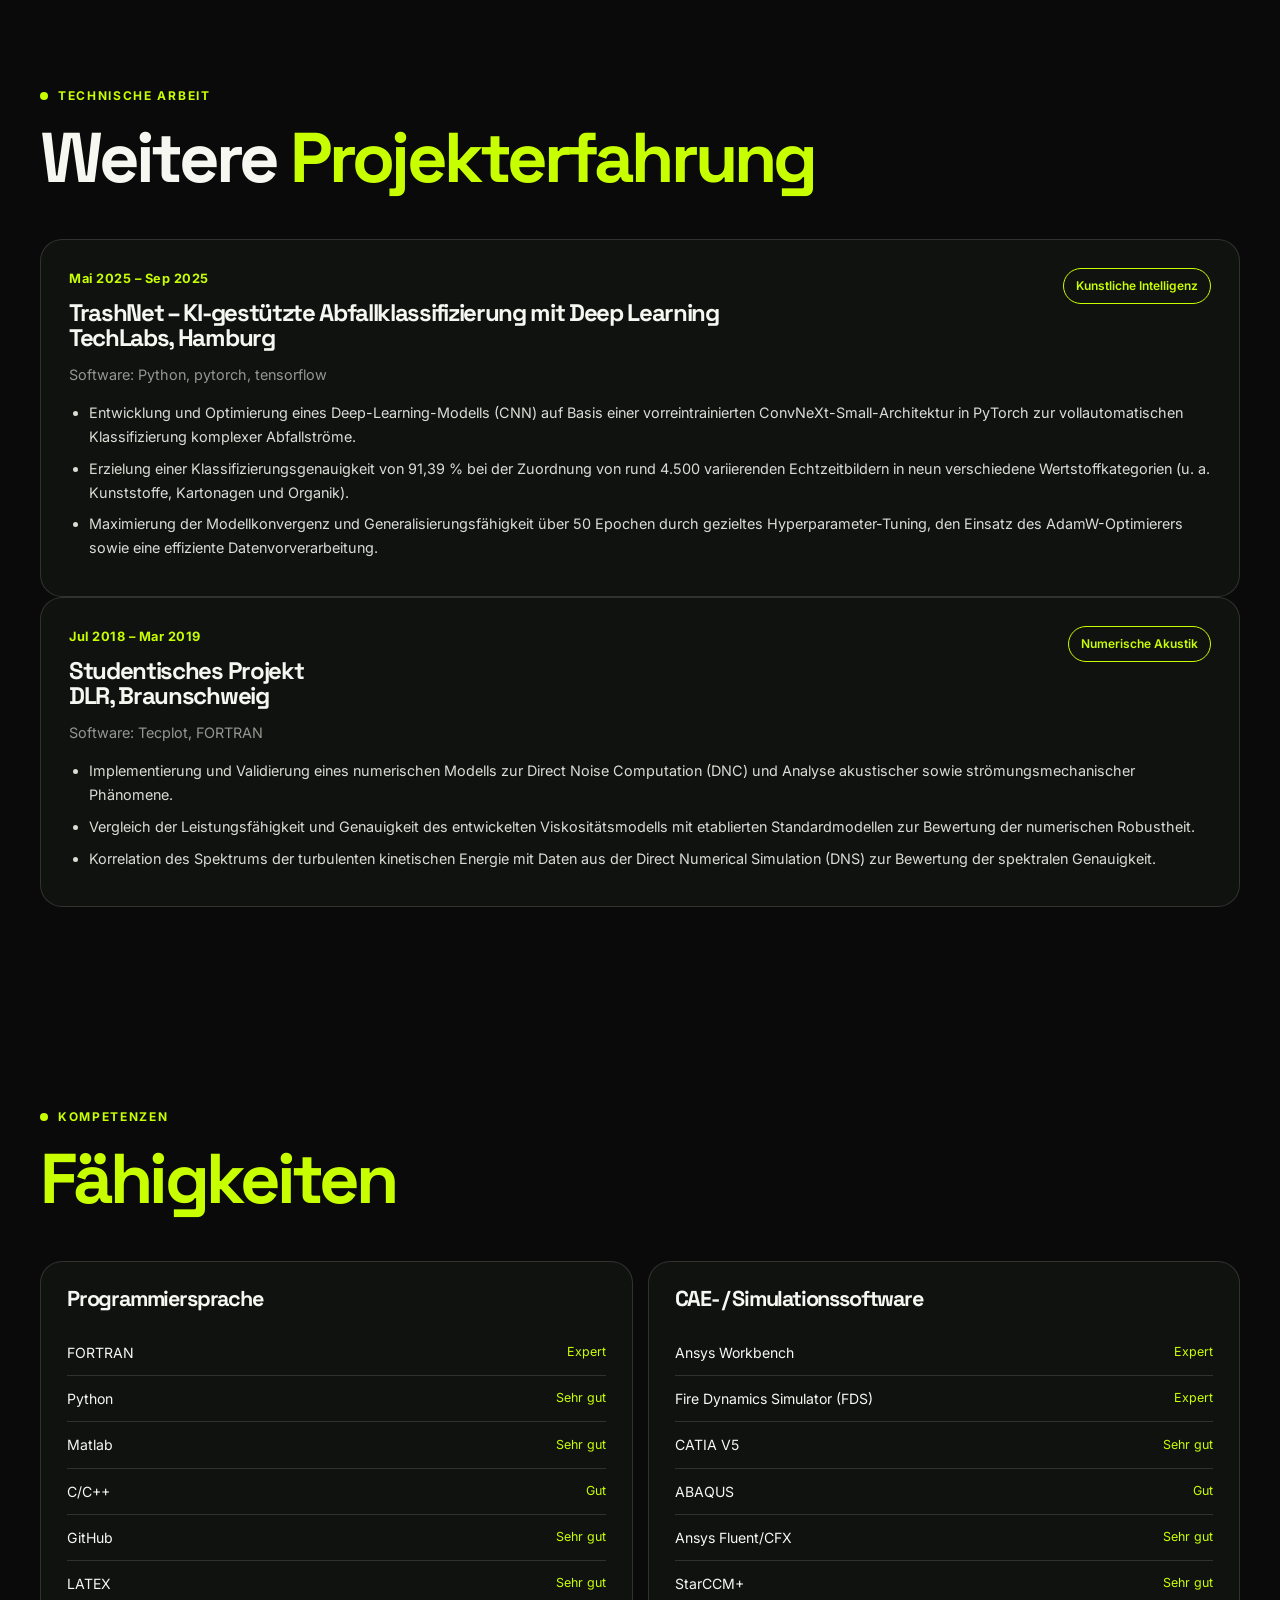
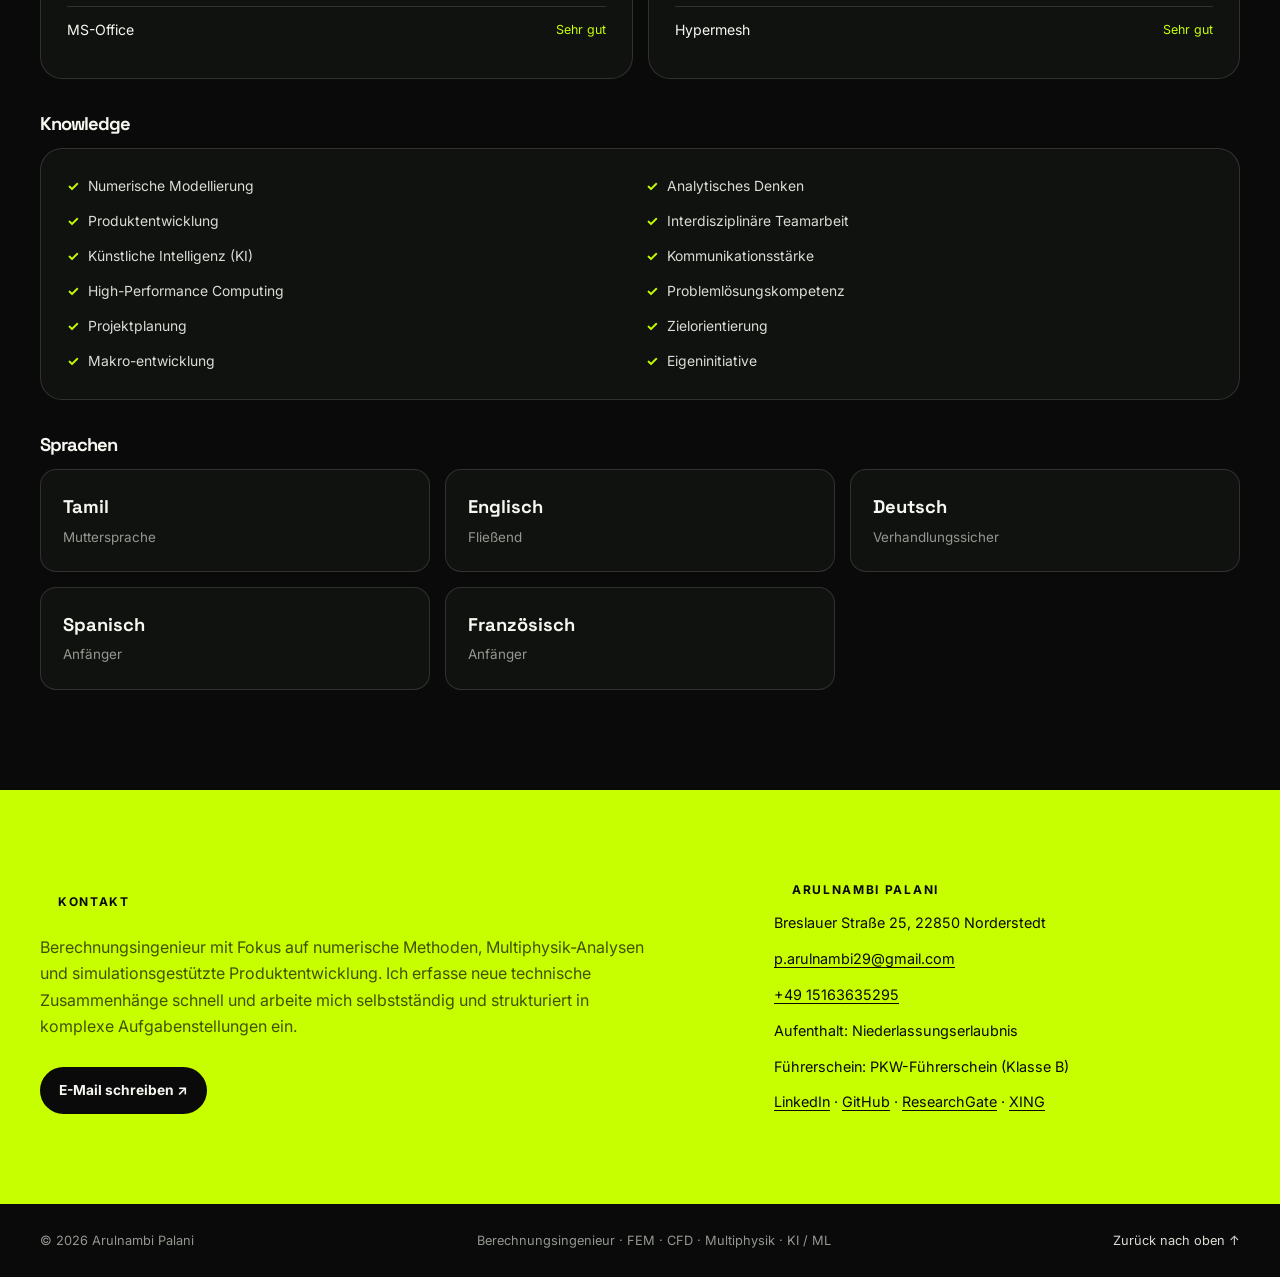
==== commit 88478310: "Update index.html Added AI project TrashNet" ====
--- a/index.html
+++ b/index.html
@@ -1,7 +1,7 @@
 <!doctype html>
 <html lang="de"
 <head>
-
+<meta name="google-site-verification" content="sbKz-i8ucErC-G7kz3APsOQC602O_5bGbnHYr5cC4zI" />
 <title>Arulnambi Palani | Simulation Engineer & Researcher</title>
 
 <meta name="description" content="Official portfolio of Arulnambi Palani, a simulation engineer and researcher specialising in FEM, CFD, numerical modelling, and computational engineering.">
@@ -12,7 +12,6 @@
 
 <link rel="canonical" href="https://arulnambi-palani.github.io/">
 
-<meta name="google-site-verification" content="sbKz-i8ucErC-G7kz3APsOQC602O_5bGbnHYr5cC4zI" />
 <meta charset="utf-8"><meta name="viewport" content="width=device-width,initial-scale=1">
 <meta name="theme-color" content="#090a09">
 <meta name="description" content="Arulnambi Palani — Berechnungsingenieur. Simulationsgestützte Produktentwicklung mit Schwerpunkt auf numerischen Methoden, Multiphysik-Analysen und ingenieurtechnischer Optimierung.">
@@ -42,7 +41,7 @@
 <article class="timeline-item"><div class="timeline-date">Jun 2019 – Jan 2020</div><div><h3>Masterand</h3><div class="org">STIHL, Stuttgart</div><div class="software">Software: STAR-CCM+, ANSA, Ansys, Spaceclaim, Creo, EnSight</div><ul><li>Geometrieaufbereitung, Modellvereinfachung, Netzgenerierung sowie Post-processing numerischer Simulationen.</li><li>Durchführung stationärer und transienter 3D-CFD-Simulationen mit Simcenter STAR-CCM+ zur Untersuchung der Strömung um rotierende Komponenten und der thermischen Auslegung einer akkubetriebenen Kettensäge.</li><li>Entwicklung und Validierung numerischer Modelle durch Vergleich mit experimentellen Messdaten und hochauflösenden Referenzsimulationen.</li></ul></div></article>
 </div></div></section>
 <section class="section" id="akademische-laufbahn"><div class="container"><div class="section-head"><div class="eyebrow">Ausbildung</div><h2>Akademische <span>Laufbahn</span></h2></div><div class="education-grid"><article class="education"><div class="date">Okt 2016 – Jan 2020</div><h3>M.Sc. Computational Sciences in Engineering</h3><p class="muted">TU Braunschweig</p><span class="grade">Note: 1,6</span><p class="muted" style="margin-top:17px">Schwerpunkt: Numerische Simulation, Strukturdynamik, Strömungssimulation (CFD), FEM, Mehrphasenströmungssimulation, Thermische Simulation, Aeroakustik, Topologieoptimierung, Aerodynamik, Scientific Programming.</p></article><article class="education"><div class="date">Aug 2009 – Mai 2013</div><h3>B.E. Mechanical Engineering</h3><p class="muted">Anna University, Indien</p><span class="grade">Note: 1,6</span></article></div></div></section>
-<section class="section" id="projekte"><div class="container"><div class="section-head"><div class="eyebrow">Technische Arbeit</div><h2>Weitere <span>Projekterfahrung</span></h2></div><article class="project-card"><div class="project-top"><div><div class="date">Jul 2018 – Mar 2019</div><h3>Studentisches Projekt<br>DLR, Braunschweig</h3><p class="muted">Software: Tecplot, FORTRAN</p></div><span class="tag hot">Numerische Akustik</span></div><ul><li>Implementierung und Validierung eines numerischen Modells zur Direct Noise Computation (DNC) und Analyse akustischer sowie strömungsmechanischer Phänomene.</li><li>Vergleich der Leistungsfähigkeit und Genauigkeit des entwickelten Viskositätsmodells mit etablierten Standardmodellen zur Bewertung der numerischen Robustheit.</li><li>Korrelation des Spektrums der turbulenten kinetischen Energie mit Daten aus der Direct Numerical Simulation (DNS) zur Bewertung der spektralen Genauigkeit.</li></ul></article></div></section>
+<section class="section" id="projekte"><div class="container"><div class="section-head"><div class="eyebrow">Technische Arbeit</div><h2>Weitere <span>Projekterfahrung</span></h2></div><article class="project-card"><div class="project-top"><div><div class="date">Mai 2025 – Sep 2025</div><h3>TrashNet – KI-gestützte Abfallklassifizierung mit Deep Learning<br>TechLabs, Hamburg</h3><p class="muted">Software: Python, pytorch, tensorflow</p></div><span class="tag hot">Kunstliche Intelligenz</span></div><ul><li>Entwicklung und Optimierung eines Deep-Learning-Modells (CNN) auf Basis einer vorreintrainierten ConvNeXt-Small-Architektur in PyTorch zur vollautomatischen Klassifizierung komplexer Abfallströme.</li><li>Erzielung einer Klassifizierungsgenauigkeit von 91,39 % bei der Zuordnung von rund 4.500 variierenden Echtzeitbildern in neun verschiedene Wertstoffkategorien (u. a. Kunststoffe, Kartonagen und Organik).</li><li>Maximierung der Modellkonvergenz und Generalisierungsfähigkeit über 50 Epochen durch gezieltes Hyperparameter-Tuning, den Einsatz des AdamW-Optimierers sowie eine effiziente Datenvorverarbeitung.</li></ul></article><article class="project-card"><div class="project-top"><div><div class="date">Jul 2018 – Mar 2019</div><h3>Studentisches Projekt<br>DLR, Braunschweig</h3><p class="muted">Software: Tecplot, FORTRAN</p></div><span class="tag hot">Numerische Akustik</span></div><ul><li>Implementierung und Validierung eines numerischen Modells zur Direct Noise Computation (DNC) und Analyse akustischer sowie strömungsmechanischer Phänomene.</li><li>Vergleich der Leistungsfähigkeit und Genauigkeit des entwickelten Viskositätsmodells mit etablierten Standardmodellen zur Bewertung der numerischen Robustheit.</li><li>Korrelation des Spektrums der turbulenten kinetischen Energie mit Daten aus der Direct Numerical Simulation (DNS) zur Bewertung der spektralen Genauigkeit.</li></ul></article></div></section>
 <section class="section" id="faehigkeiten"><div class="container"><div class="section-head"><div class="eyebrow">Kompetenzen</div><h2><span>Fähigkeiten</span></h2></div><div class="skill-columns"><div class="skill-panel"><h3>Programmiersprache</h3><div class="skill-row"><span>FORTRAN</span><span class="level">Expert</span></div><div class="skill-row"><span>Python</span><span class="level">Sehr gut</span></div><div class="skill-row"><span>Matlab</span><span class="level">Sehr gut</span></div><div class="skill-row"><span>C/C++</span><span class="level">Gut</span></div><div class="skill-row"><span>GitHub</span><span class="level">Sehr gut</span></div><div class="skill-row"><span>LATEX</span><span class="level">Sehr gut</span></div><div class="skill-row"><span>MS-Office</span><span class="level">Sehr gut</span></div></div><div class="skill-panel"><h3>CAE- / Simulationssoftware</h3><div class="skill-row"><span>Ansys Workbench</span><span class="level">Expert</span></div><div class="skill-row"><span>Fire Dynamics Simulator (FDS)</span><span class="level">Expert</span></div><div class="skill-row"><span>CATIA V5</span><span class="level">Sehr gut</span></div><div class="skill-row"><span>ABAQUS</span><span class="level">Gut</span></div><div class="skill-row"><span>Ansys Fluent/CFX</span><span class="level">Sehr gut</span></div><div class="skill-row"><span>StarCCM+</span><span class="level">Sehr gut</span></div><div class="skill-row"><span>Hypermesh</span><span class="level">Sehr gut</span></div></div></div>
 <h3 class="subhead">Knowledge</h3><div class="skill-panel"><ul class="check-list"><li>Numerische Modellierung</li><li>Analytisches Denken</li><li>Produktentwicklung</li><li>Interdisziplinäre Teamarbeit</li><li>Künstliche Intelligenz (KI)</li><li>Kommunikationsstärke</li><li>High-Performance Computing</li><li>Problemlösungskompetenz</li><li>Projektplanung</li><li>Zielorientierung</li><li>Makro-entwicklung</li><li>Eigeninitiative</li></ul></div>
 <h3 class="subhead">Sprachen</h3><div class="language-grid"><div class="language"><strong>Tamil</strong><span>Muttersprache</span></div><div class="language"><strong>Englisch</strong><span>Fließend</span></div><div class="language"><strong>Deutsch</strong><span>Verhandlungssicher</span></div><div class="language"><strong>Spanisch</strong><span>Anfänger</span></div><div class="language"><strong>Französisch</strong><span>Anfänger</span></div></div></div></section>
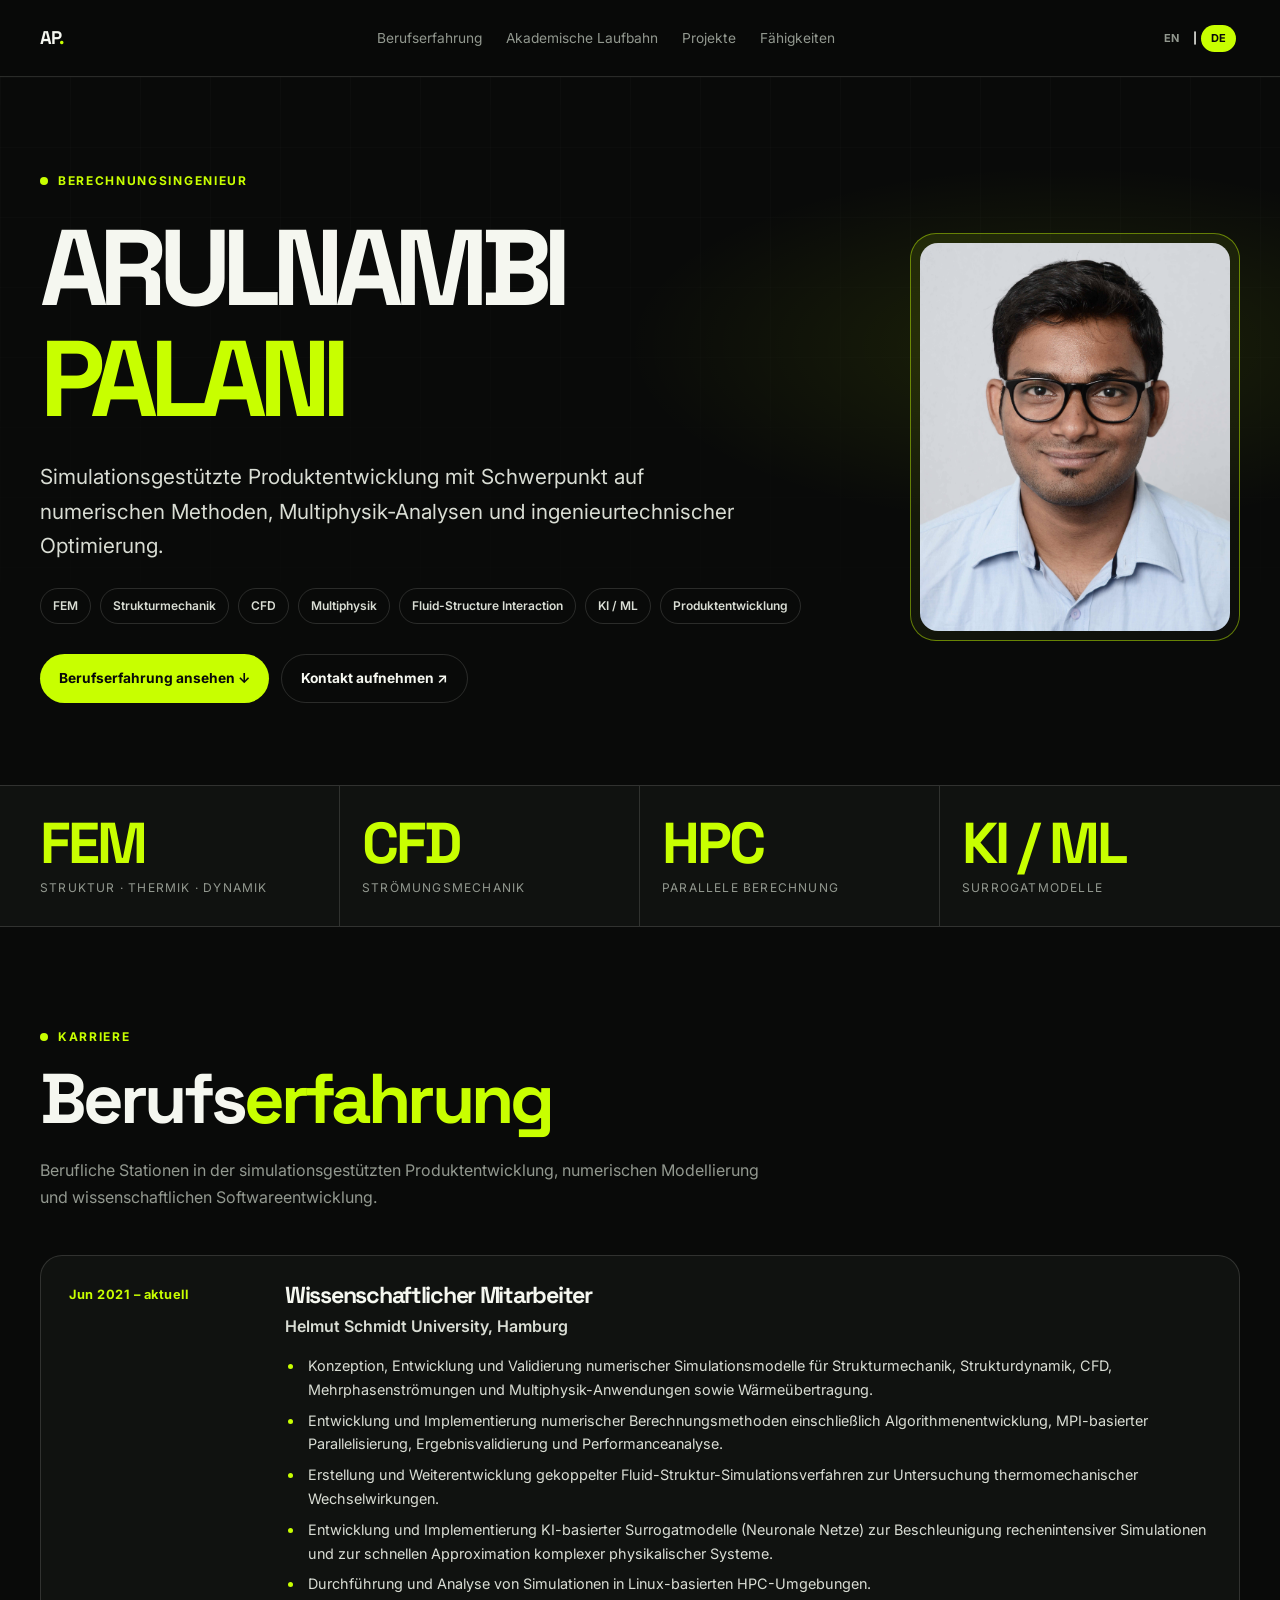
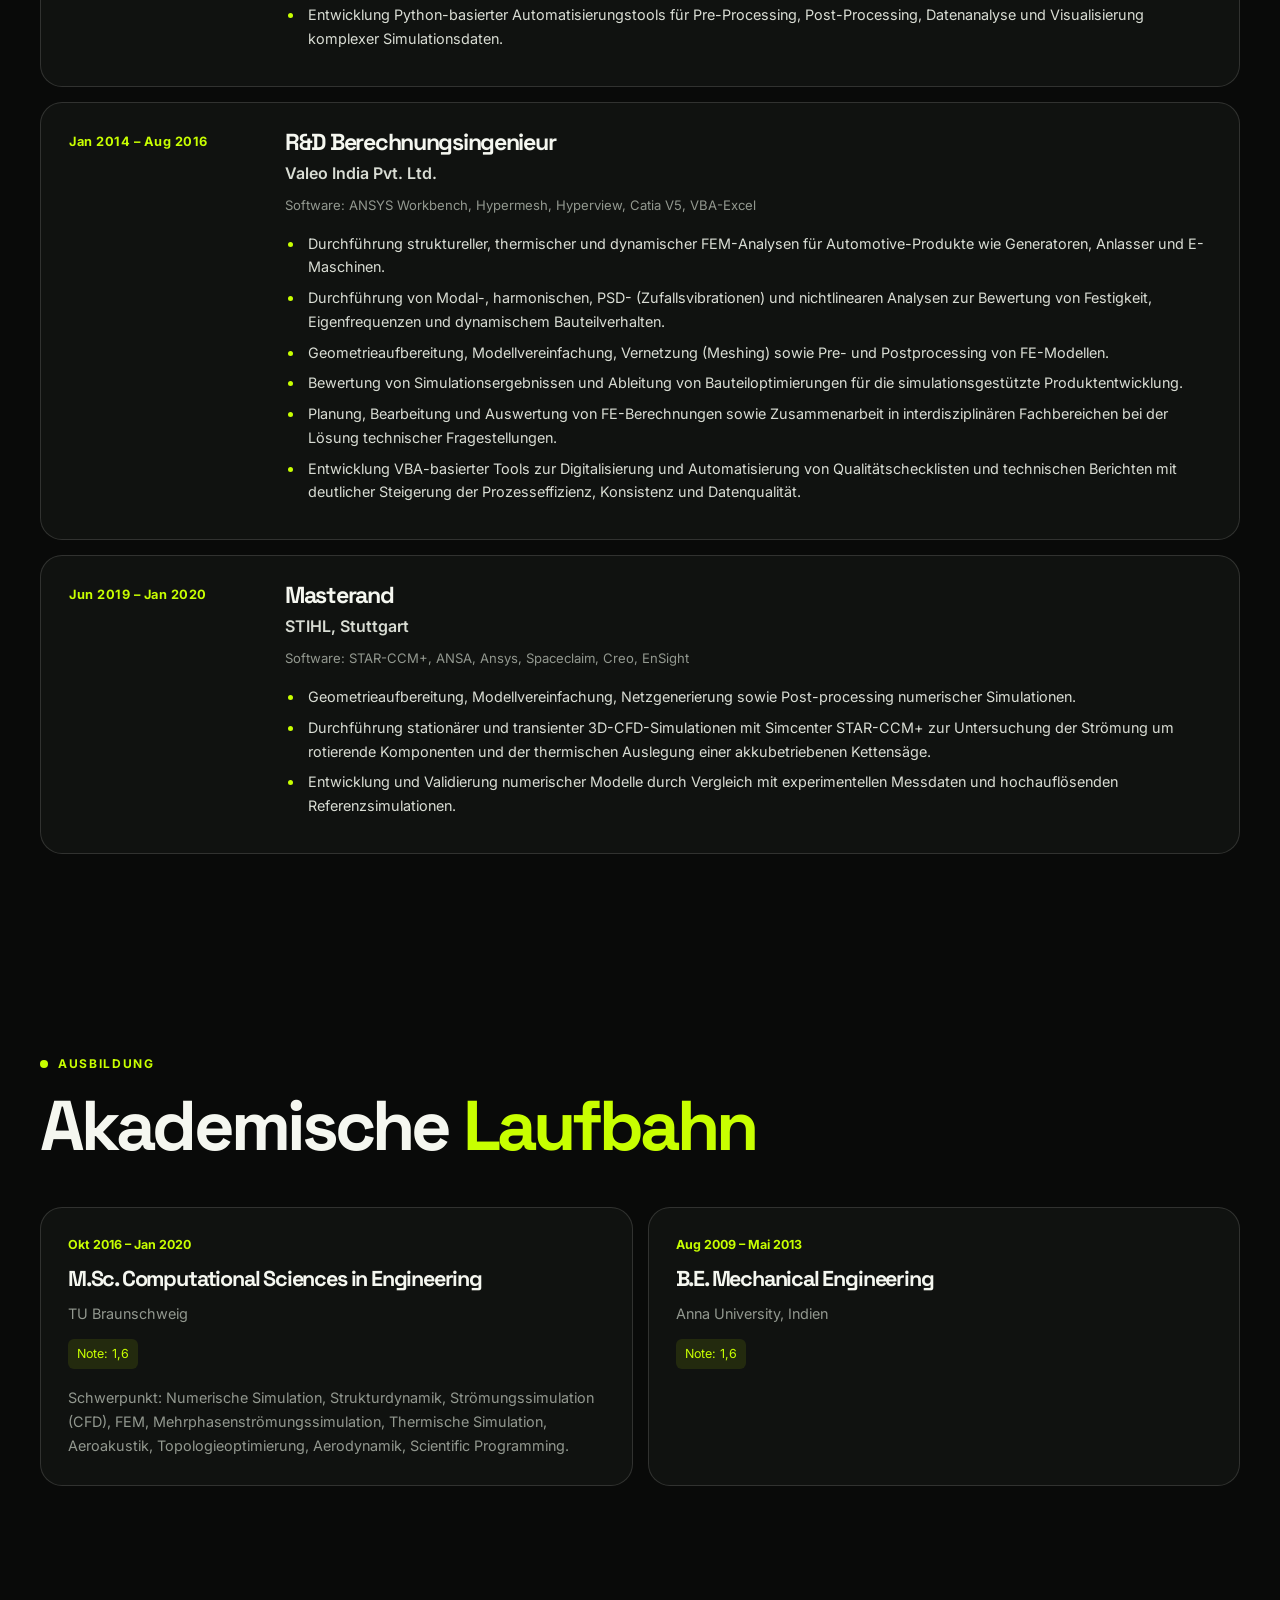
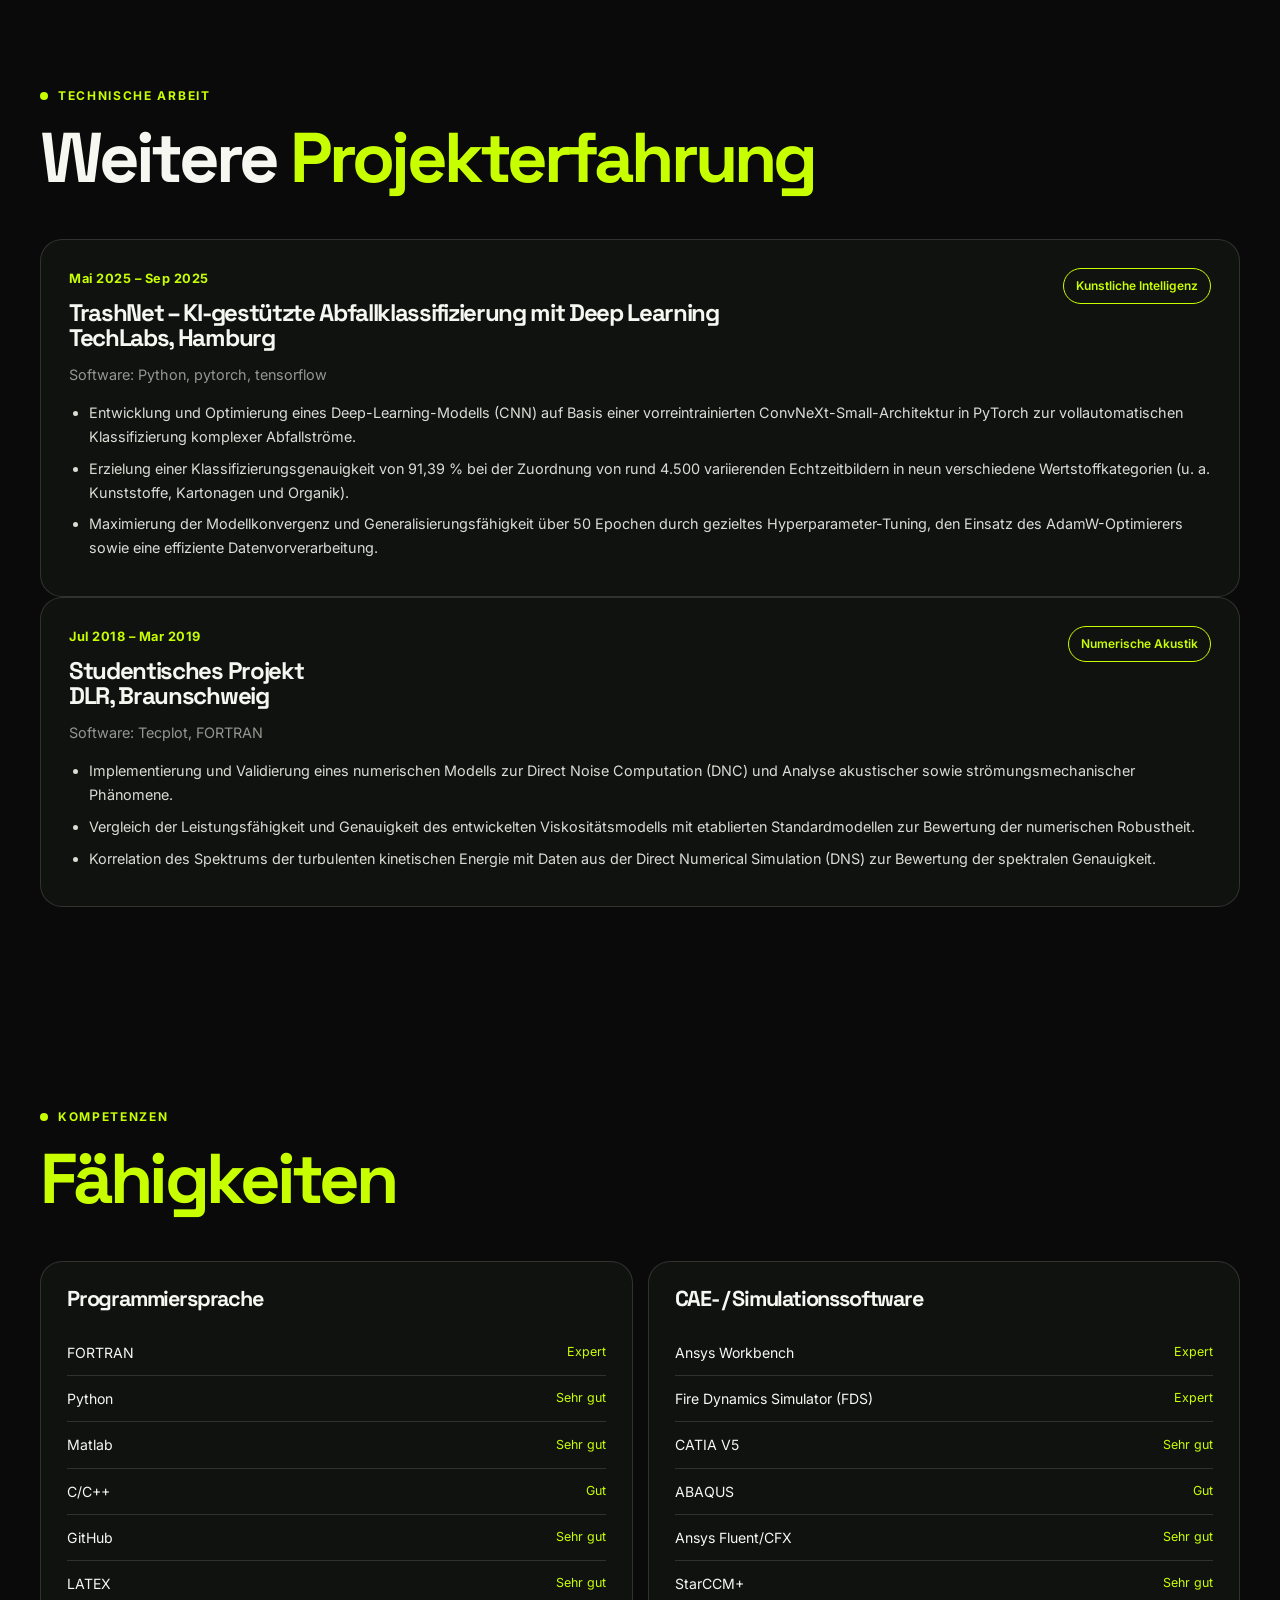
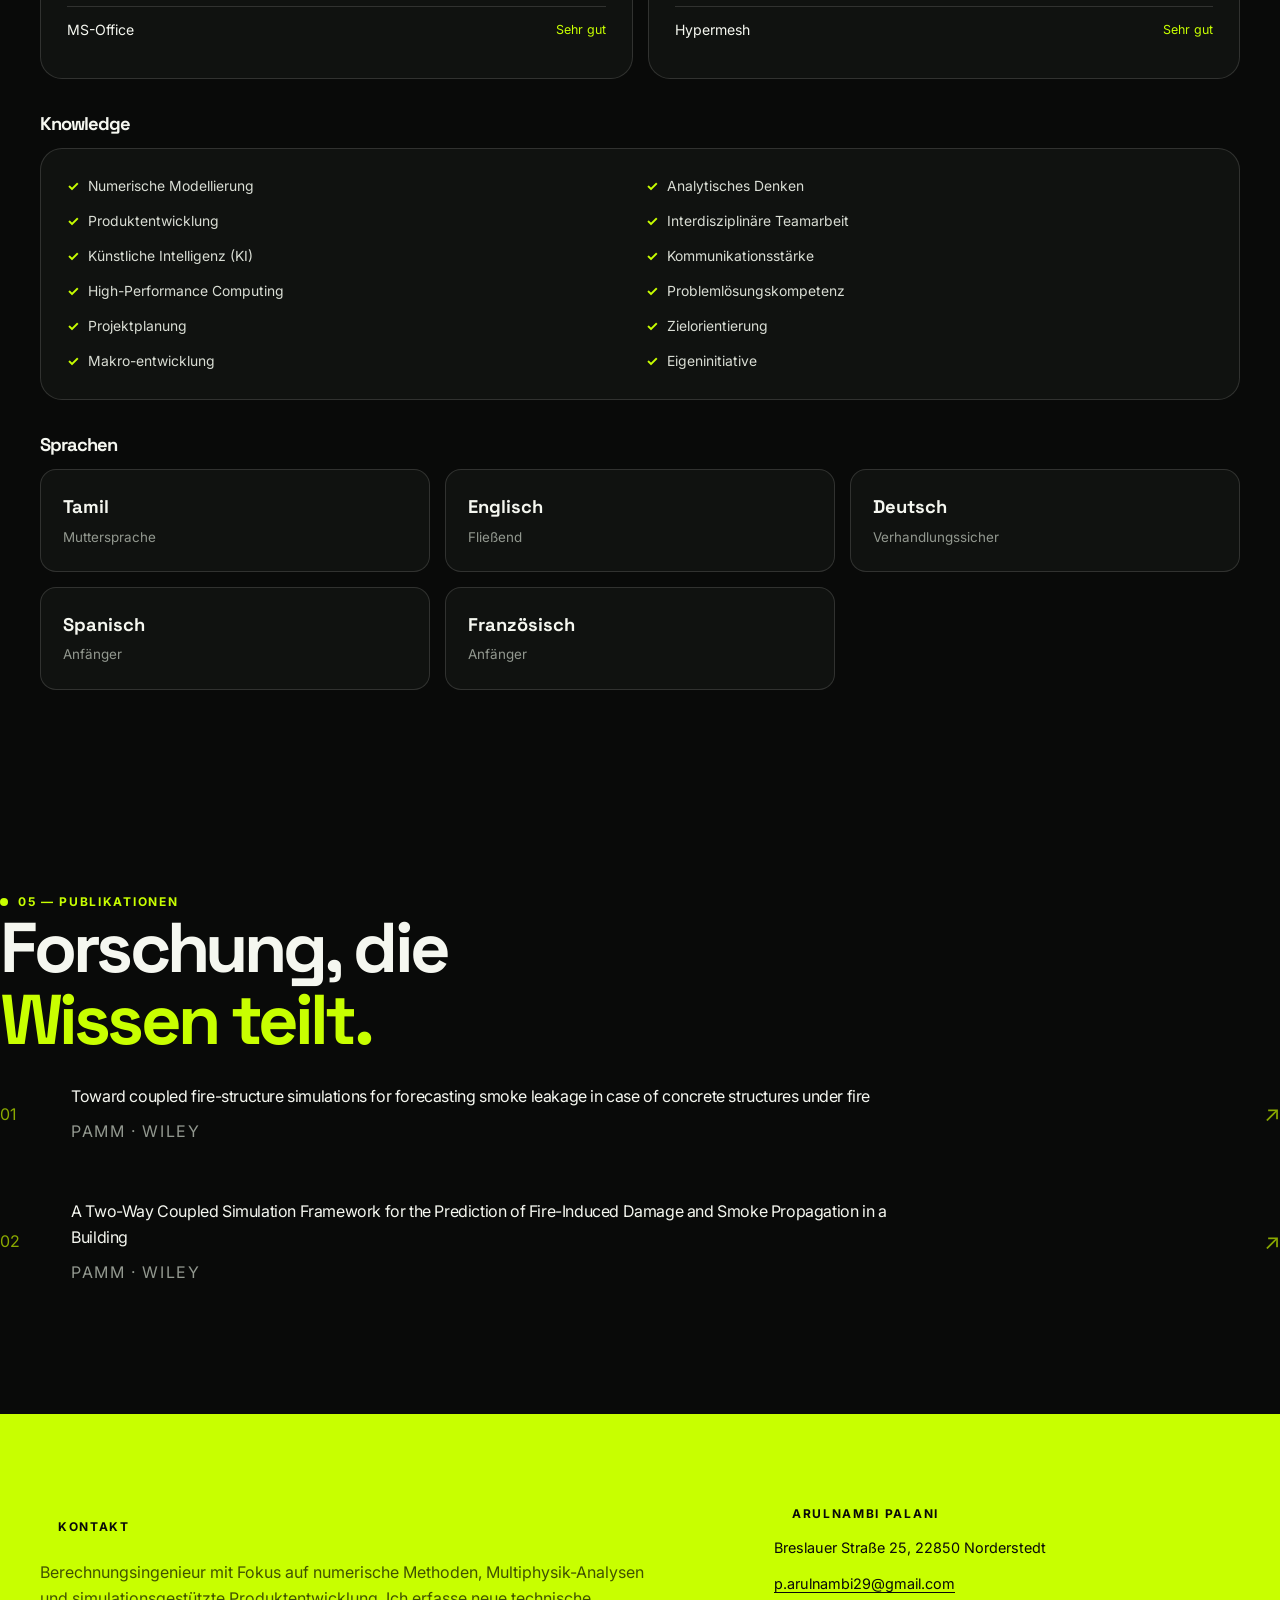
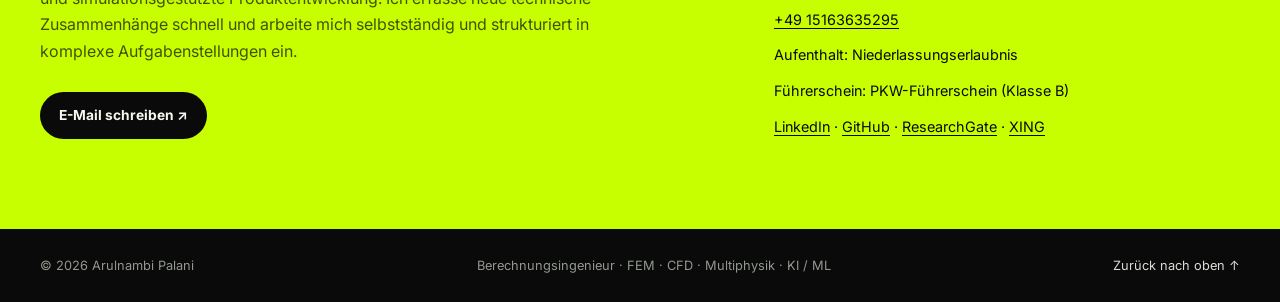
==== commit 9740df42: "Publication added DE version" ====
--- a/index.html
+++ b/index.html
@@ -45,6 +45,21 @@
 <section class="section" id="faehigkeiten"><div class="container"><div class="section-head"><div class="eyebrow">Kompetenzen</div><h2><span>Fähigkeiten</span></h2></div><div class="skill-columns"><div class="skill-panel"><h3>Programmiersprache</h3><div class="skill-row"><span>FORTRAN</span><span class="level">Expert</span></div><div class="skill-row"><span>Python</span><span class="level">Sehr gut</span></div><div class="skill-row"><span>Matlab</span><span class="level">Sehr gut</span></div><div class="skill-row"><span>C/C++</span><span class="level">Gut</span></div><div class="skill-row"><span>GitHub</span><span class="level">Sehr gut</span></div><div class="skill-row"><span>LATEX</span><span class="level">Sehr gut</span></div><div class="skill-row"><span>MS-Office</span><span class="level">Sehr gut</span></div></div><div class="skill-panel"><h3>CAE- / Simulationssoftware</h3><div class="skill-row"><span>Ansys Workbench</span><span class="level">Expert</span></div><div class="skill-row"><span>Fire Dynamics Simulator (FDS)</span><span class="level">Expert</span></div><div class="skill-row"><span>CATIA V5</span><span class="level">Sehr gut</span></div><div class="skill-row"><span>ABAQUS</span><span class="level">Gut</span></div><div class="skill-row"><span>Ansys Fluent/CFX</span><span class="level">Sehr gut</span></div><div class="skill-row"><span>StarCCM+</span><span class="level">Sehr gut</span></div><div class="skill-row"><span>Hypermesh</span><span class="level">Sehr gut</span></div></div></div>
 <h3 class="subhead">Knowledge</h3><div class="skill-panel"><ul class="check-list"><li>Numerische Modellierung</li><li>Analytisches Denken</li><li>Produktentwicklung</li><li>Interdisziplinäre Teamarbeit</li><li>Künstliche Intelligenz (KI)</li><li>Kommunikationsstärke</li><li>High-Performance Computing</li><li>Problemlösungskompetenz</li><li>Projektplanung</li><li>Zielorientierung</li><li>Makro-entwicklung</li><li>Eigeninitiative</li></ul></div>
 <h3 class="subhead">Sprachen</h3><div class="language-grid"><div class="language"><strong>Tamil</strong><span>Muttersprache</span></div><div class="language"><strong>Englisch</strong><span>Fließend</span></div><div class="language"><strong>Deutsch</strong><span>Verhandlungssicher</span></div><div class="language"><strong>Spanisch</strong><span>Anfänger</span></div><div class="language"><strong>Französisch</strong><span>Anfänger</span></div></div></div></section>
+  <section id="publikationen" class="content-section section-wrap publications-section">
+    <div class="section-heading"><p class="eyebrow">05 — PUBLIKATIONEN</p><h2>Forschung, die<br><span class="accent">Wissen teilt.</span></h2></div>
+    <div class="publications-list">
+      <a class="publication-item" href="https://onlinelibrary.wiley.com/doi/full/10.1002/pamm.202300250" target="_blank" rel="noopener noreferrer">
+        <span class="publication-number">01</span>
+        <span class="publication-copy"><strong>Toward coupled fire-structure simulations for forecasting smoke leakage in case of concrete structures under fire</strong><small>PAMM · Wiley</small></span>
+        <span class="publication-arrow" aria-hidden="true">↗</span>
+      </a>
+      <a class="publication-item" href="https://onlinelibrary.wiley.com/doi/10.1002/pamm.70199" target="_blank" rel="noopener noreferrer">
+        <span class="publication-number">02</span>
+        <span class="publication-copy"><strong>A Two-Way Coupled Simulation Framework for the Prediction of Fire-Induced Damage and Smoke Propagation in a Building</strong><small>PAMM · Wiley</small></span>
+        <span class="publication-arrow" aria-hidden="true">↗</span>
+      </a>
+    </div>
+  </section>
 <section class="contact" id="kontakt"><div class="container contact-grid"><div><div class="eyebrow" style="color:#090a09">Kontakt</div><!--<h2>Physikalisches Verständnis<br>Numerische Simulation<br>Produktentwicklung</h2>--><p>Berechnungsingenieur mit Fokus auf numerische Methoden, Multiphysik-Analysen und simulationsgestützte Produktentwicklung. Ich erfasse neue technische Zusammenhänge schnell und arbeite mich selbstständig und strukturiert in komplexe Aufgabenstellungen ein.</p><a class="button" href="mailto:p.arulnambi29@gmail.com">E-Mail schreiben ↗</a></div><div class="contact-details"><div><div class="contact-details"><div><div class="eyebrow" style="color:#090a09">Arulnambi Palani</div></div><div>Breslauer Straße 25, 22850 Norderstedt</div><div><a href="mailto:p.arulnambi29@gmail.com">p.arulnambi29@gmail.com</a></div><div><a href="tel:+4915163635295">+49 15163635295</a></div><div>Aufenthalt: Niederlassungserlaubnis</div><div>Führerschein: PKW-Führerschein (Klasse B)</div><div><a href="https://www.linkedin.com/in/arulnambi-palani/">LinkedIn</a> · <a href="https://github.com/arulnambi-palani">GitHub</a> · <a href="https://www.researchgate.net/profile/arulnambipalani">ResearchGate</a> · <a href="https://www.xing.com/profile/ARULNAMBI_PALANI/">XING</a> <!--<span style="font-size:.75rem">(Links bitte ergänzen)</span>--></div></div></div></section>
 </main><footer class="footer"><div class="container footer-inner"><span>© 2026 Arulnambi Palani</span><span>Berechnungsingenieur · FEM · CFD · Multiphysik · KI / ML</span><a class="text-link" href="#top">Zurück nach oben ↑</a></div></footer>
 </body></html>
--- a/style.css
+++ b/style.css
@@ -34,3 +34,16 @@
 }
 @media(max-width:850px){.nav-links{display:none}.hero-grid{grid-template-columns:1fr .65fr;gap:25px}.hero h1{font-size:clamp(3.7rem,9vw,6rem)}.card-grid{grid-template-columns:1fr 1fr}.timeline-item{grid-template-columns:140px 1fr}.contact-grid{grid-template-columns:1fr}.stats-grid{grid-template-columns:repeat(2,1fr)}.stat:nth-child(2){border-right:0}.stat:nth-child(-n+2){border-bottom:1px solid var(--line)}.stat:nth-child(3){padding-left:0}}
 @media(max-width:600px){.container{width:min(calc(100% - 30px),var(--max))}.section{padding:70px 0}.hero{padding:62px 0}.hero-grid{grid-template-columns:1fr}.hero h1{font-size:clamp(3.5rem,17vw,6rem)}.portrait-wrap{justify-self:start;width:220px}.hero-subtitle{font-size:1rem}.card-grid,.education-grid,.skill-columns{grid-template-columns:1fr}.timeline-item{grid-template-columns:1fr;gap:10px;padding:22px}.stats-grid{grid-template-columns:1fr 1fr}.stat{padding:20px 12px}.stat:first-child,.stat:nth-child(3){padding-left:12px}.big-number{font-size:2.5rem}.check-list{grid-template-columns:1fr}.language-grid{grid-template-columns:1fr}.project-top{display:block}.section-head{margin-bottom:30px}.contact{padding:70px 0}}
+
+/* Publications */
+.publications-section{padding-top:clamp(4.5rem,8vw,7rem);padding-bottom:clamp(4.5rem,8vw,7rem)}
+.publications-list{border-top:1px solid var(--line-light)}
+.publication-item{display:grid;grid-template-columns:3.2rem 1fr 2rem;align-items:center;gap:1.25rem;padding:1.65rem 0;border-bottom:1px solid var(--line-light);transition:padding .2s ease,background .2s ease}
+.publication-item:hover{padding-left:.75rem;padding-right:.75rem;background:rgba(200,255,0,.07)}
+.publication-number{font:500 .72rem var(--mono);color:var(--accent,#8aa900)}
+.publication-copy{display:flex;flex-direction:column;gap:.55rem;min-width:0}
+.publication-copy strong{font:600 clamp(1.05rem,1.8vw,1.4rem)/1.35 var(--display);letter-spacing:-.025em;max-width:850px}
+.publication-copy small{font:500 .65rem var(--mono);letter-spacing:.1em;text-transform:uppercase;color:var(--muted,#777)}
+.publication-arrow{justify-self:end;font-size:1.35rem;color:var(--accent,#8aa900);transition:transform .2s ease}
+.publication-item:hover .publication-arrow{transform:translate(3px,-3px)}
+@media(max-width:600px){.publication-item{grid-template-columns:2rem 1fr 1.2rem;gap:.8rem;padding:1.3rem 0}.publication-copy strong{font-size:1rem}.publication-item:hover{padding-left:.35rem;padding-right:.35rem}}
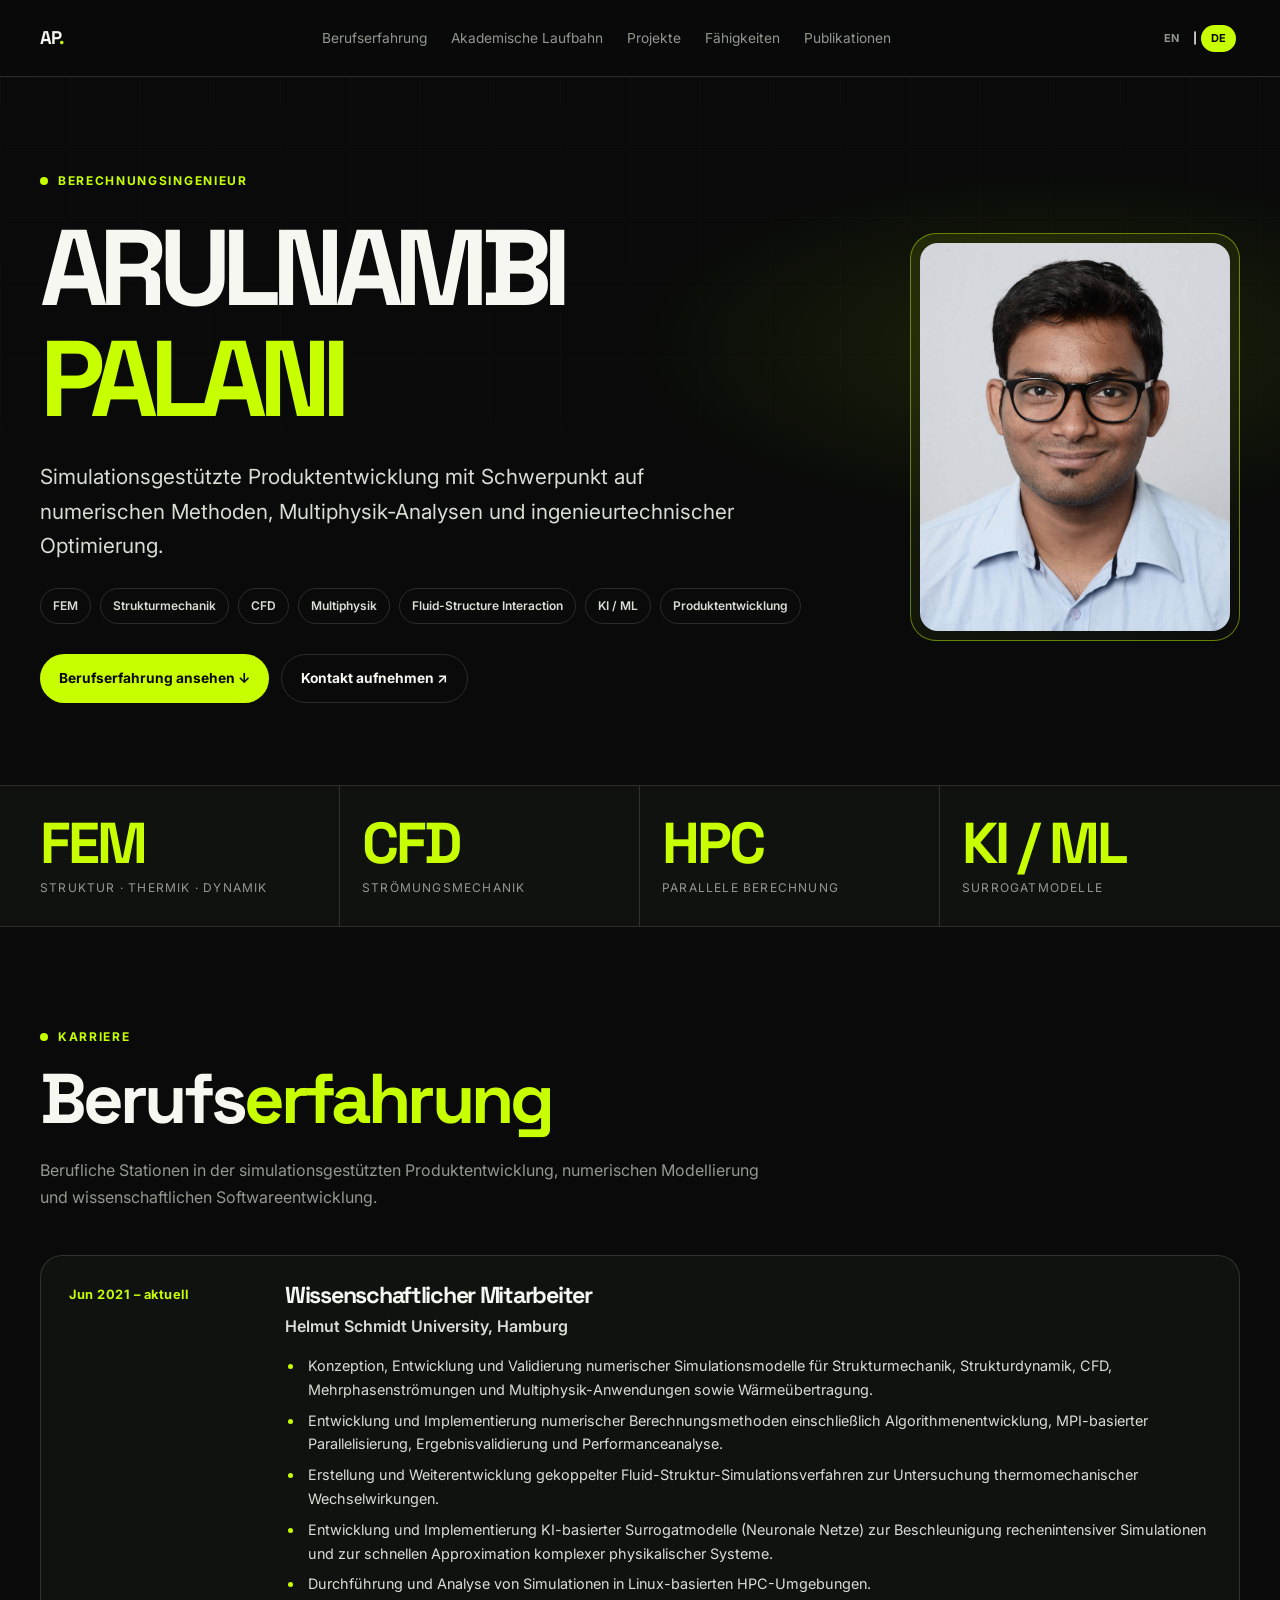
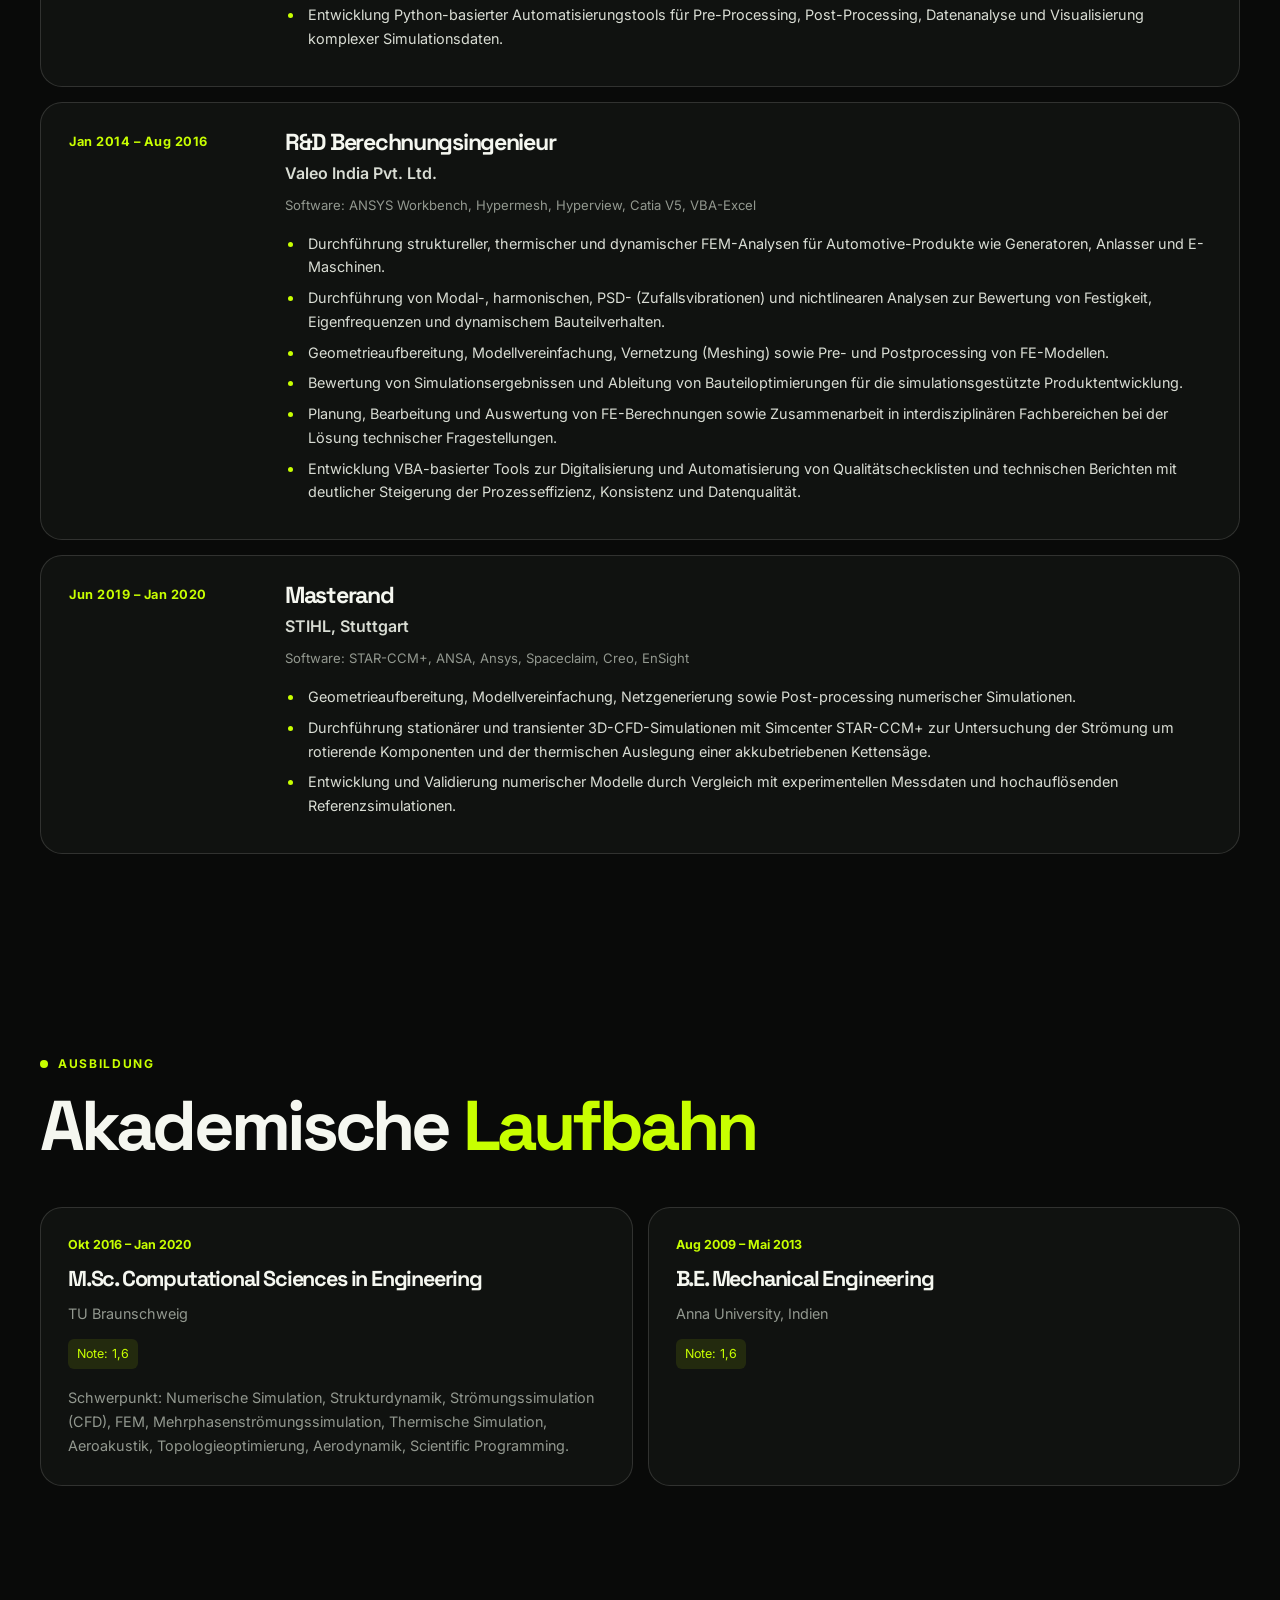
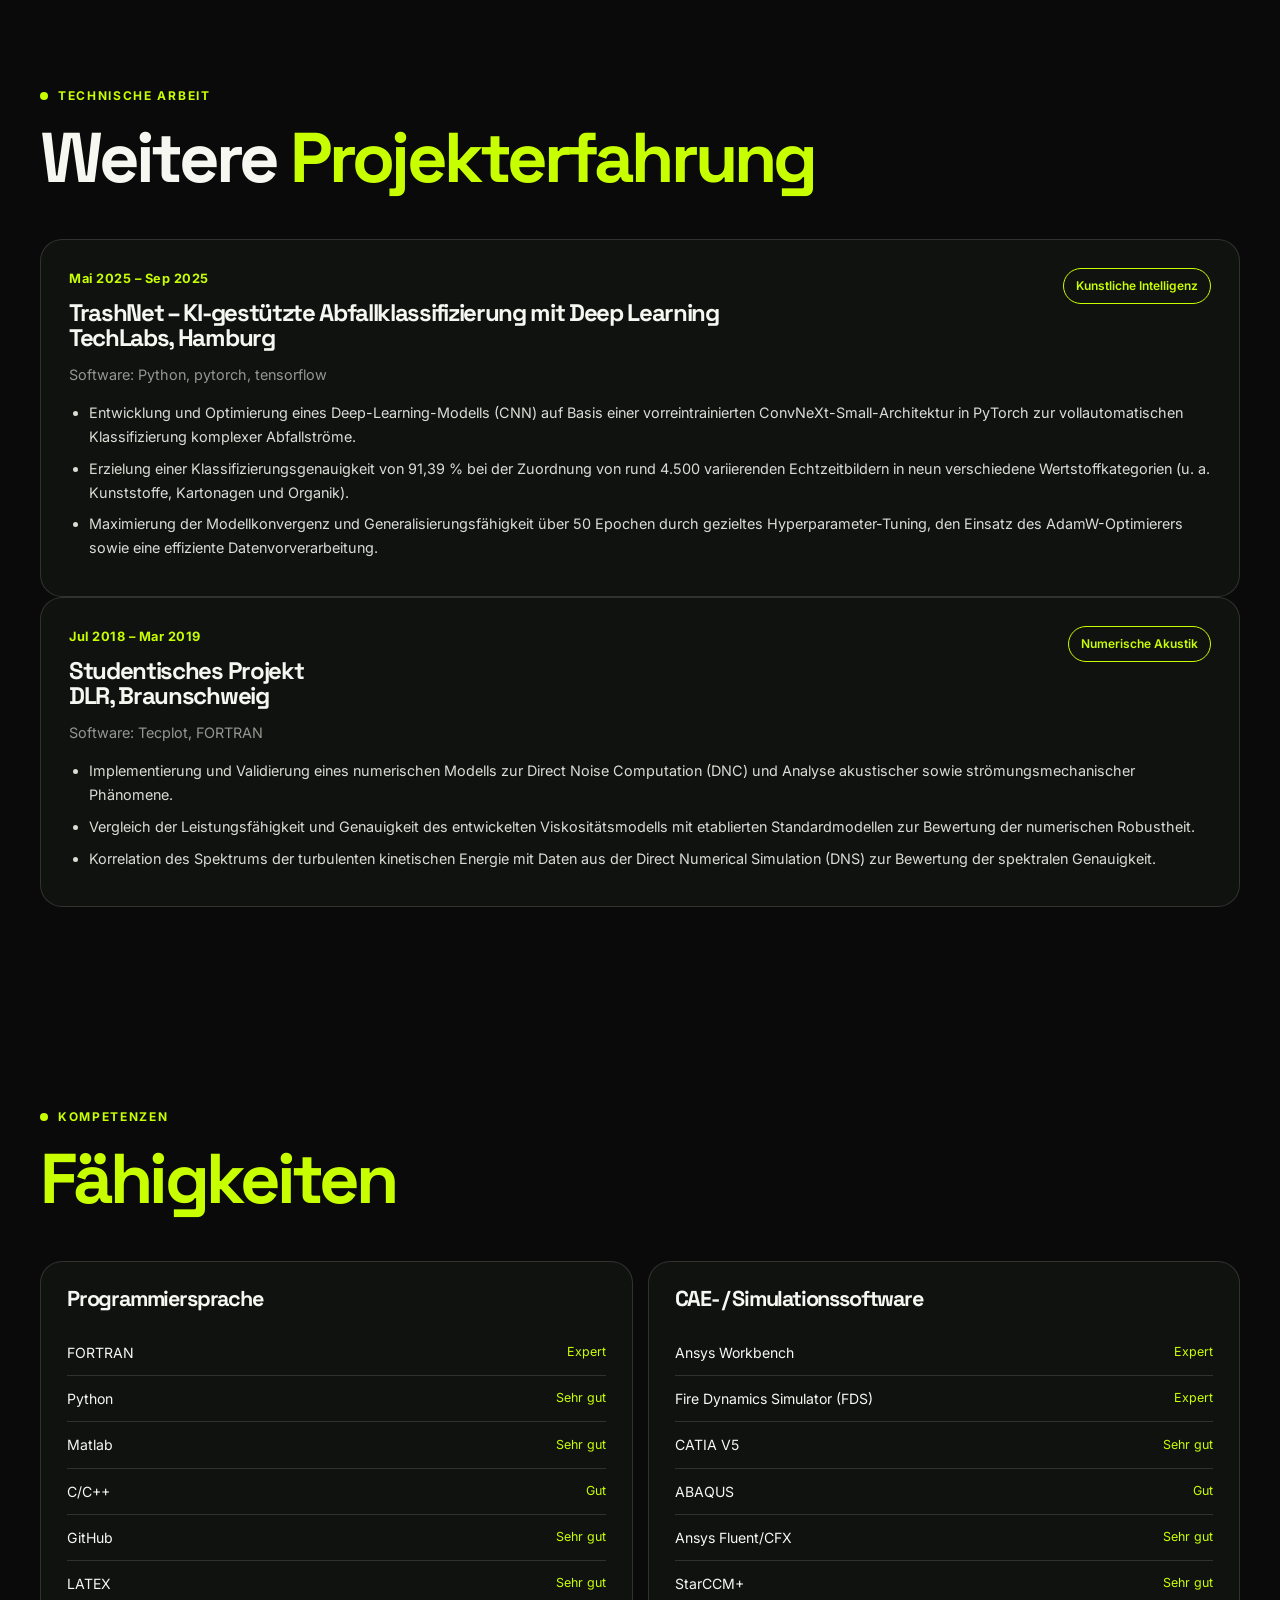
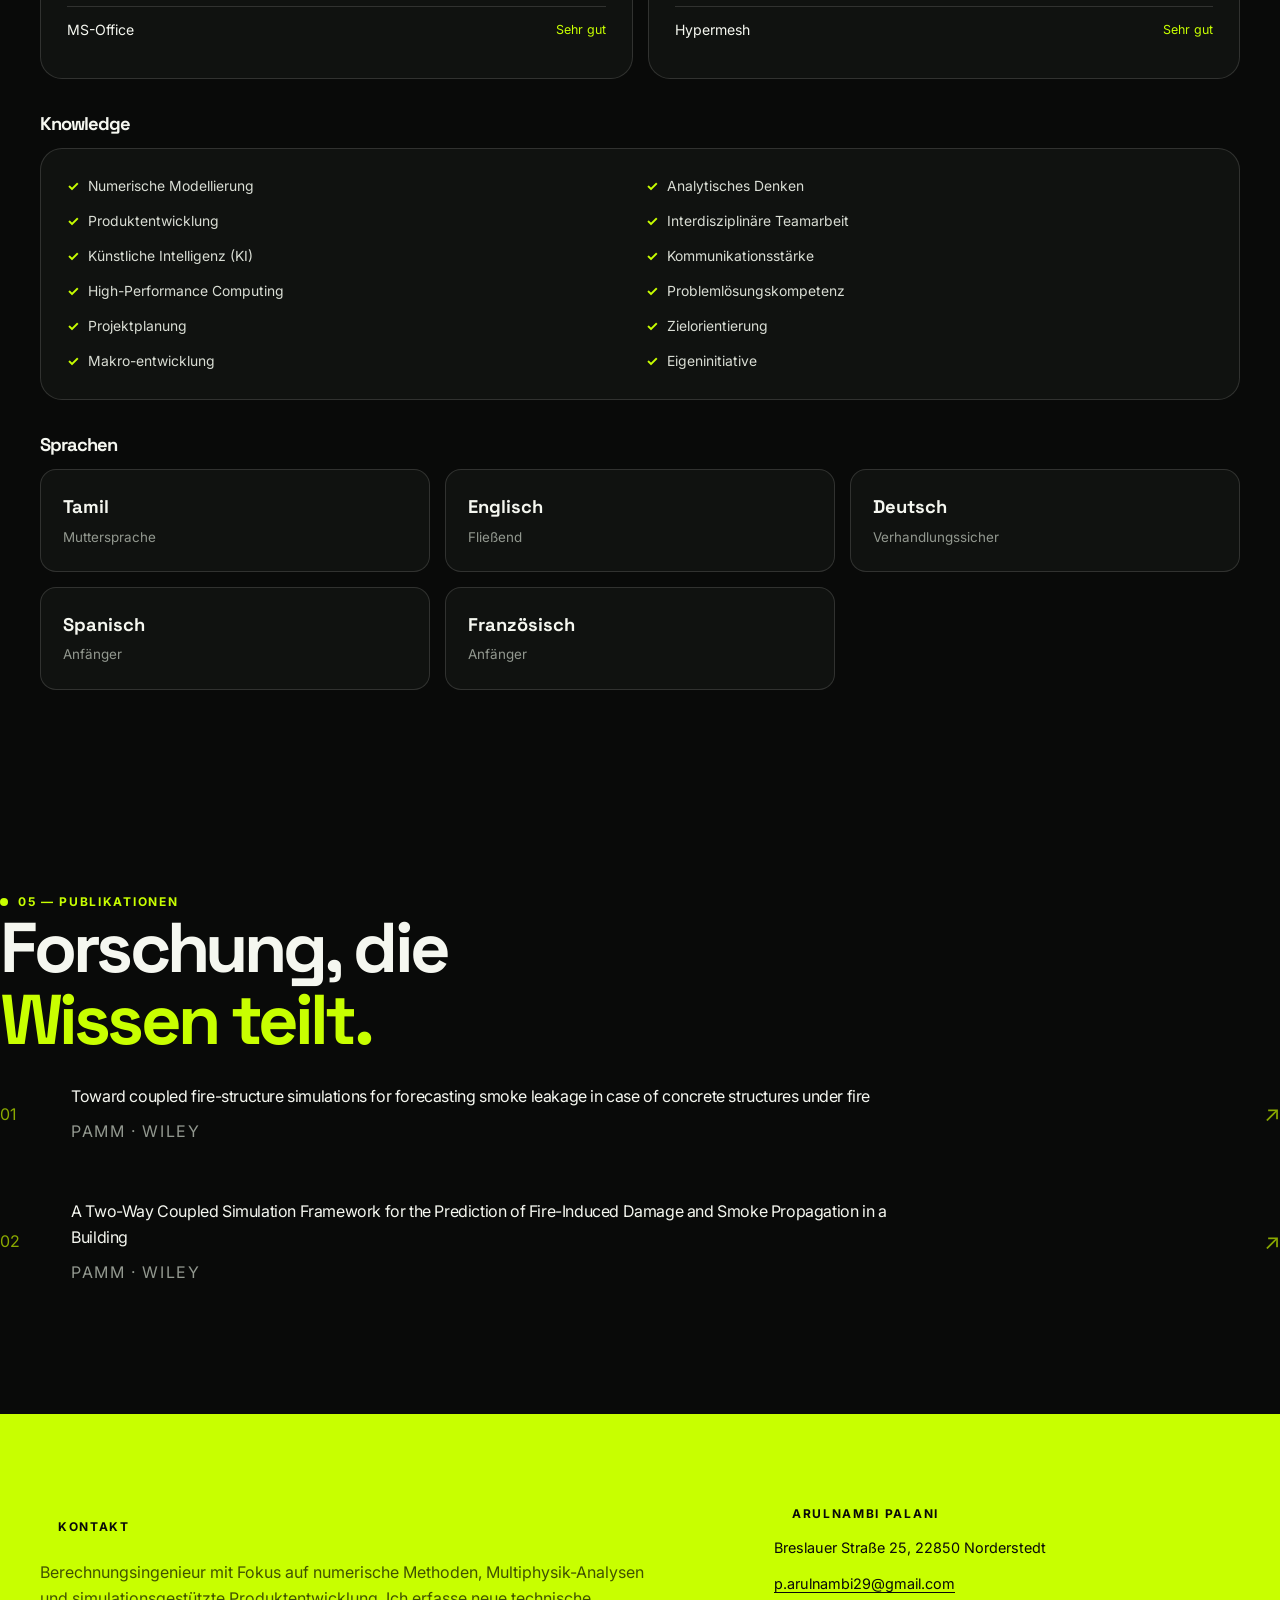
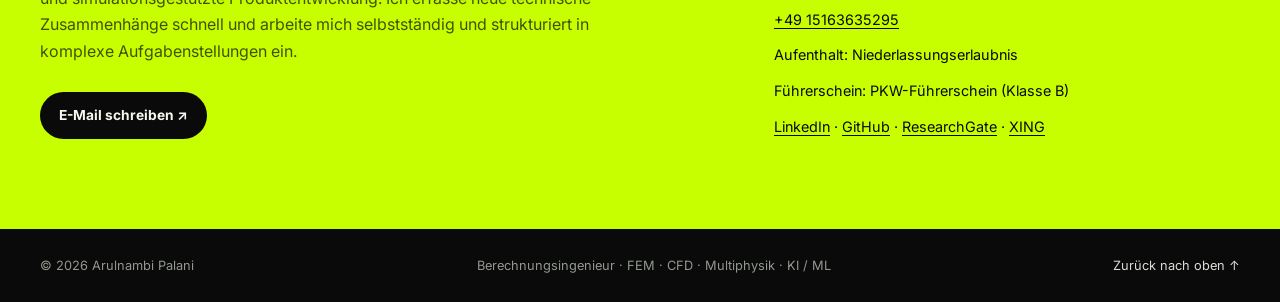
==== commit 0f085839: "Follow-up" ====
--- a/index.html
+++ b/index.html
@@ -31,7 +31,7 @@
 </style> -->
 </head>
 <body>
-<header class="nav"><div class="container nav-inner"><a class="logo" href="#top">AP<span>.</span></a><nav class="nav-links"><a href="#berufserfahrung">Berufserfahrung</a><a href="#akademische-laufbahn">Akademische Laufbahn</a><a href="#projekte">Projekte</a><a href="#faehigkeiten">Fähigkeiten</a></nav><div class="language-toggle" aria-label="Sprache"><a href="en.html" lang="en">EN</a><span>|</span><a href="index.html" lang="de" class="active" aria-current="page">DE</a></div></div></header>
+<header class="nav"><div class="container nav-inner"><a class="logo" href="#top">AP<span>.</span></a><nav class="nav-links"><a href="#berufserfahrung">Berufserfahrung</a><a href="#akademische-laufbahn">Akademische Laufbahn</a><a href="#projekte">Projekte</a><a href="#faehigkeiten">Fähigkeiten</a><a href="#publikationen">Publikationen</a></nav><div class="language-toggle" aria-label="Sprache"><a href="en.html" lang="en">EN</a><span>|</span><a href="index.html" lang="de" class="active" aria-current="page">DE</a></div></div></header>
 <main id="top">
 <section class="hero"><div class="container hero-grid"><div><div class="eyebrow">Berechnungsingenieur</div><h1>ARULNAMBI<br><span class="lime">PALANI</span></h1><p class="hero-subtitle">Simulationsgestützte Produktentwicklung mit Schwerpunkt auf numerischen Methoden, Multiphysik-Analysen und ingenieurtechnischer Optimierung.</p><div class="hero-tags"><span class="tag">FEM</span><span class="tag">Strukturmechanik</span><span class="tag">CFD</span><span class="tag">Multiphysik</span><span class="tag">Fluid-Structure Interaction</span><span class="tag">KI / ML</span><span class="tag">Produktentwicklung</span></div><div class="hero-actions"><a class="button button-primary" href="#berufserfahrung">Berufserfahrung ansehen ↓</a><a class="button button-secondary" href="mailto:p.arulnambi29@gmail.com">Kontakt aufnehmen ↗</a></div></div><aside class="portrait-wrap"><div class="portrait-frame"><img class="portrait" src="arulnambi-palani.jpg" alt="Passbild von Arulnambi Palani"></div><!--<div class="portrait-label"><strong>Arulnambi Palani</strong> · Berechnungsingenieur</div>--></aside></div></section>
 <section class="stats"><div class="container stats-grid"><div class="stat"><div class="big-number">FEM</div><div class="stat-label">Struktur · Thermik · Dynamik</div></div><div class="stat"><div class="big-number">CFD</div><div class="stat-label">Strömungsmechanik</div></div><div class="stat"><div class="big-number">HPC</div><div class="stat-label">Parallele Berechnung</div></div><div class="stat"><div class="big-number">KI / ML</div><div class="stat-label">Surrogatmodelle</div></div></div></section>
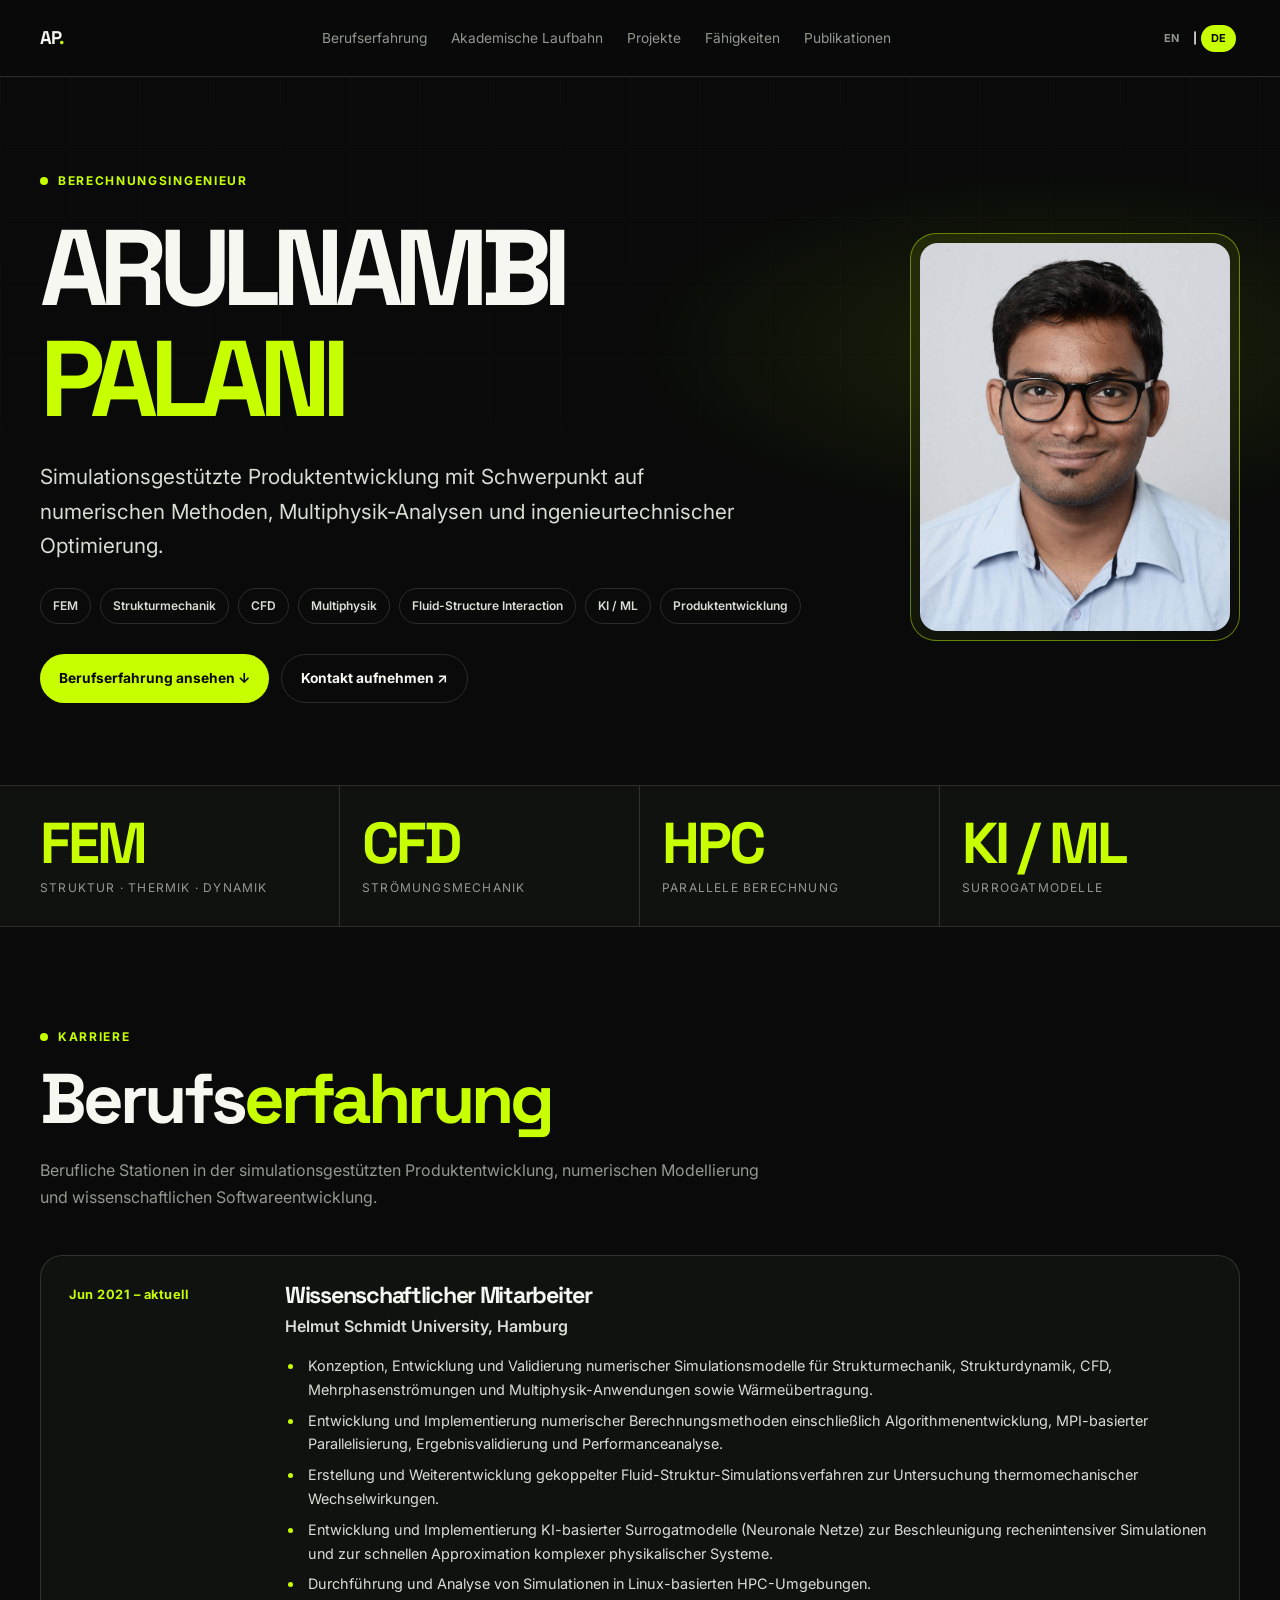
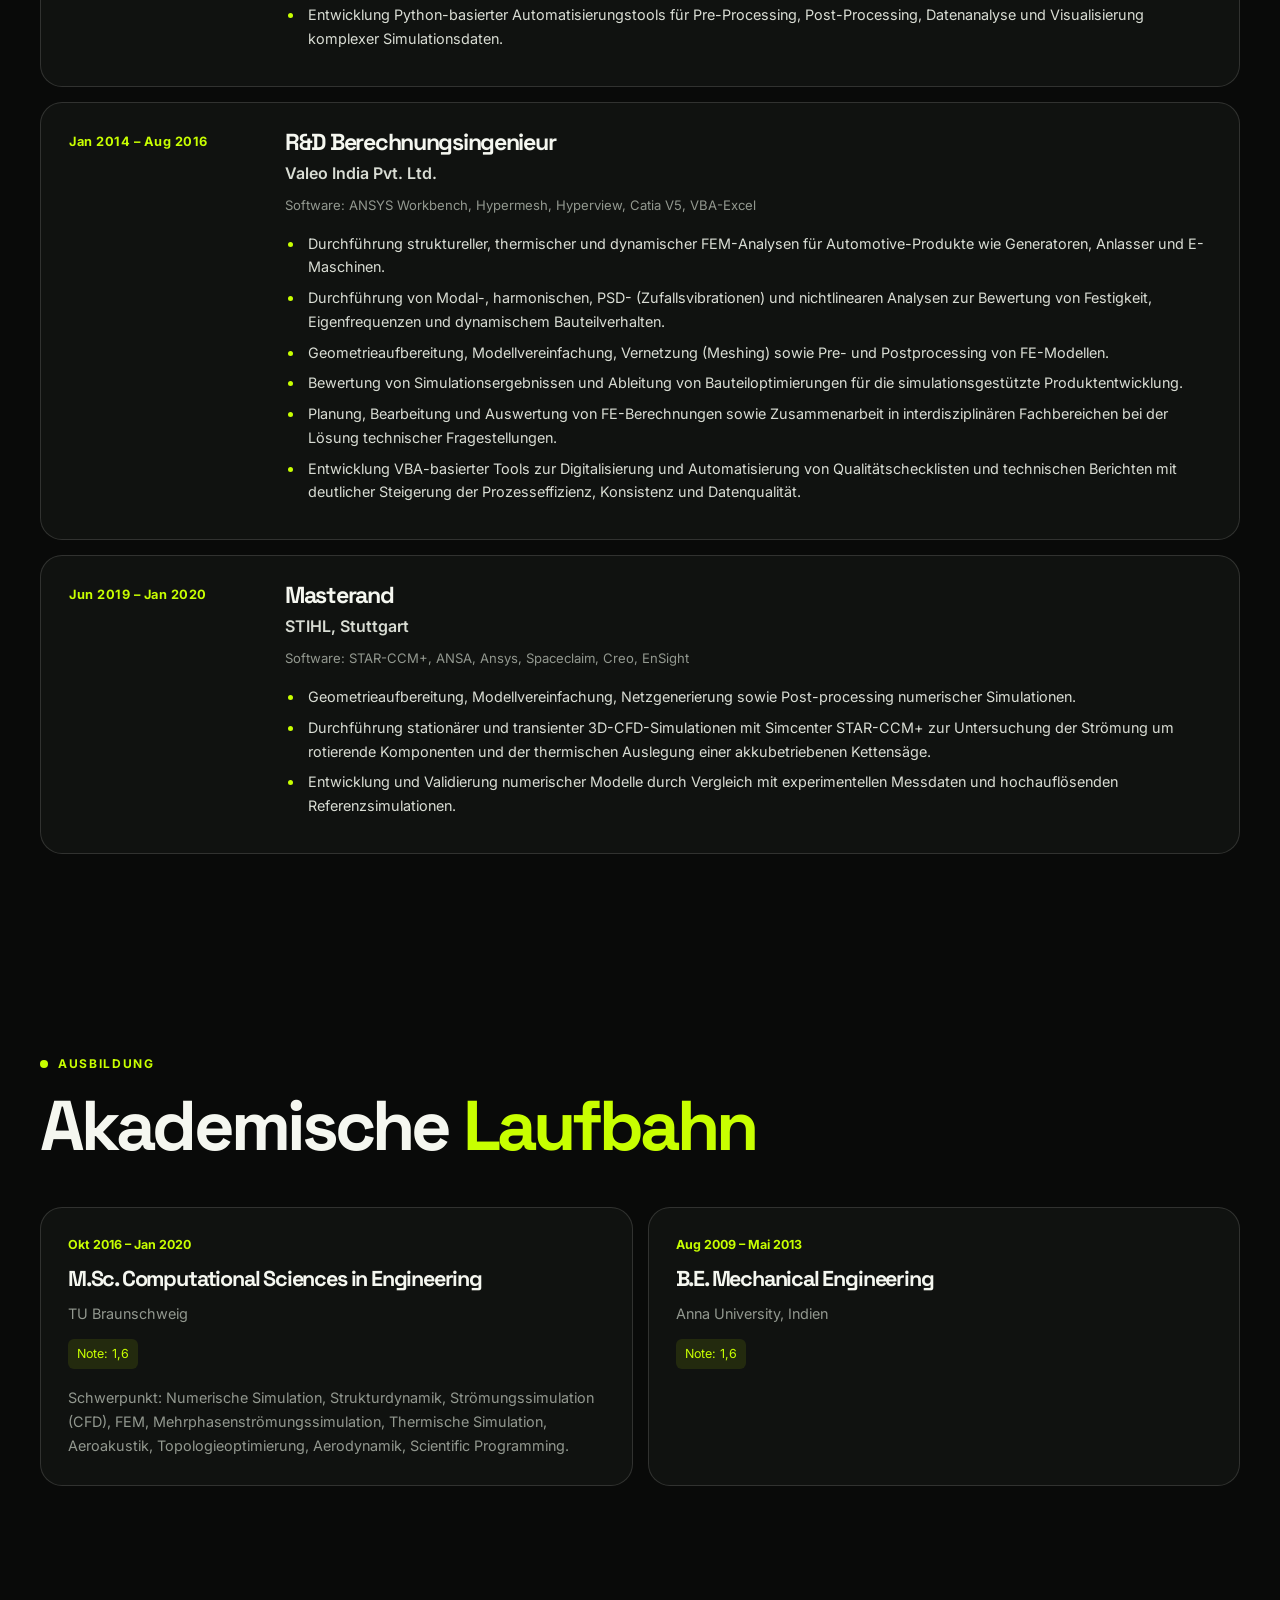
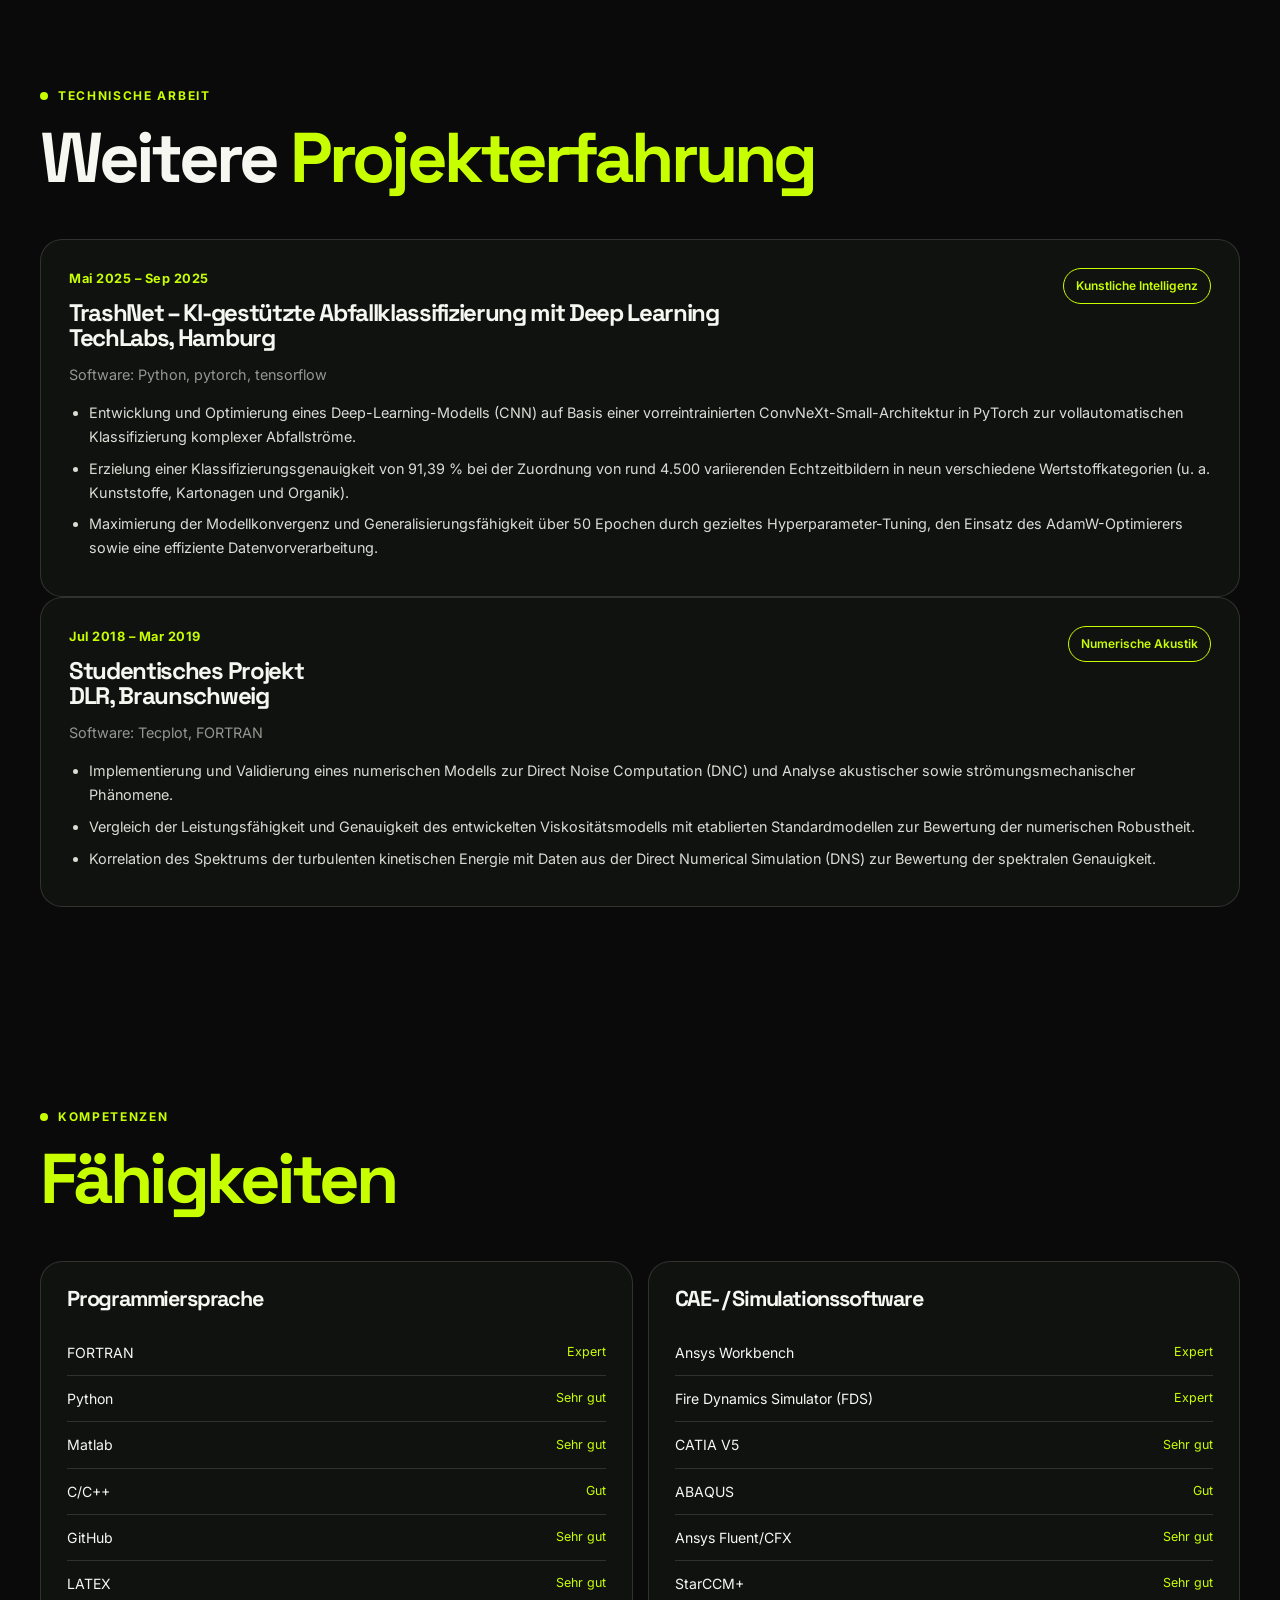
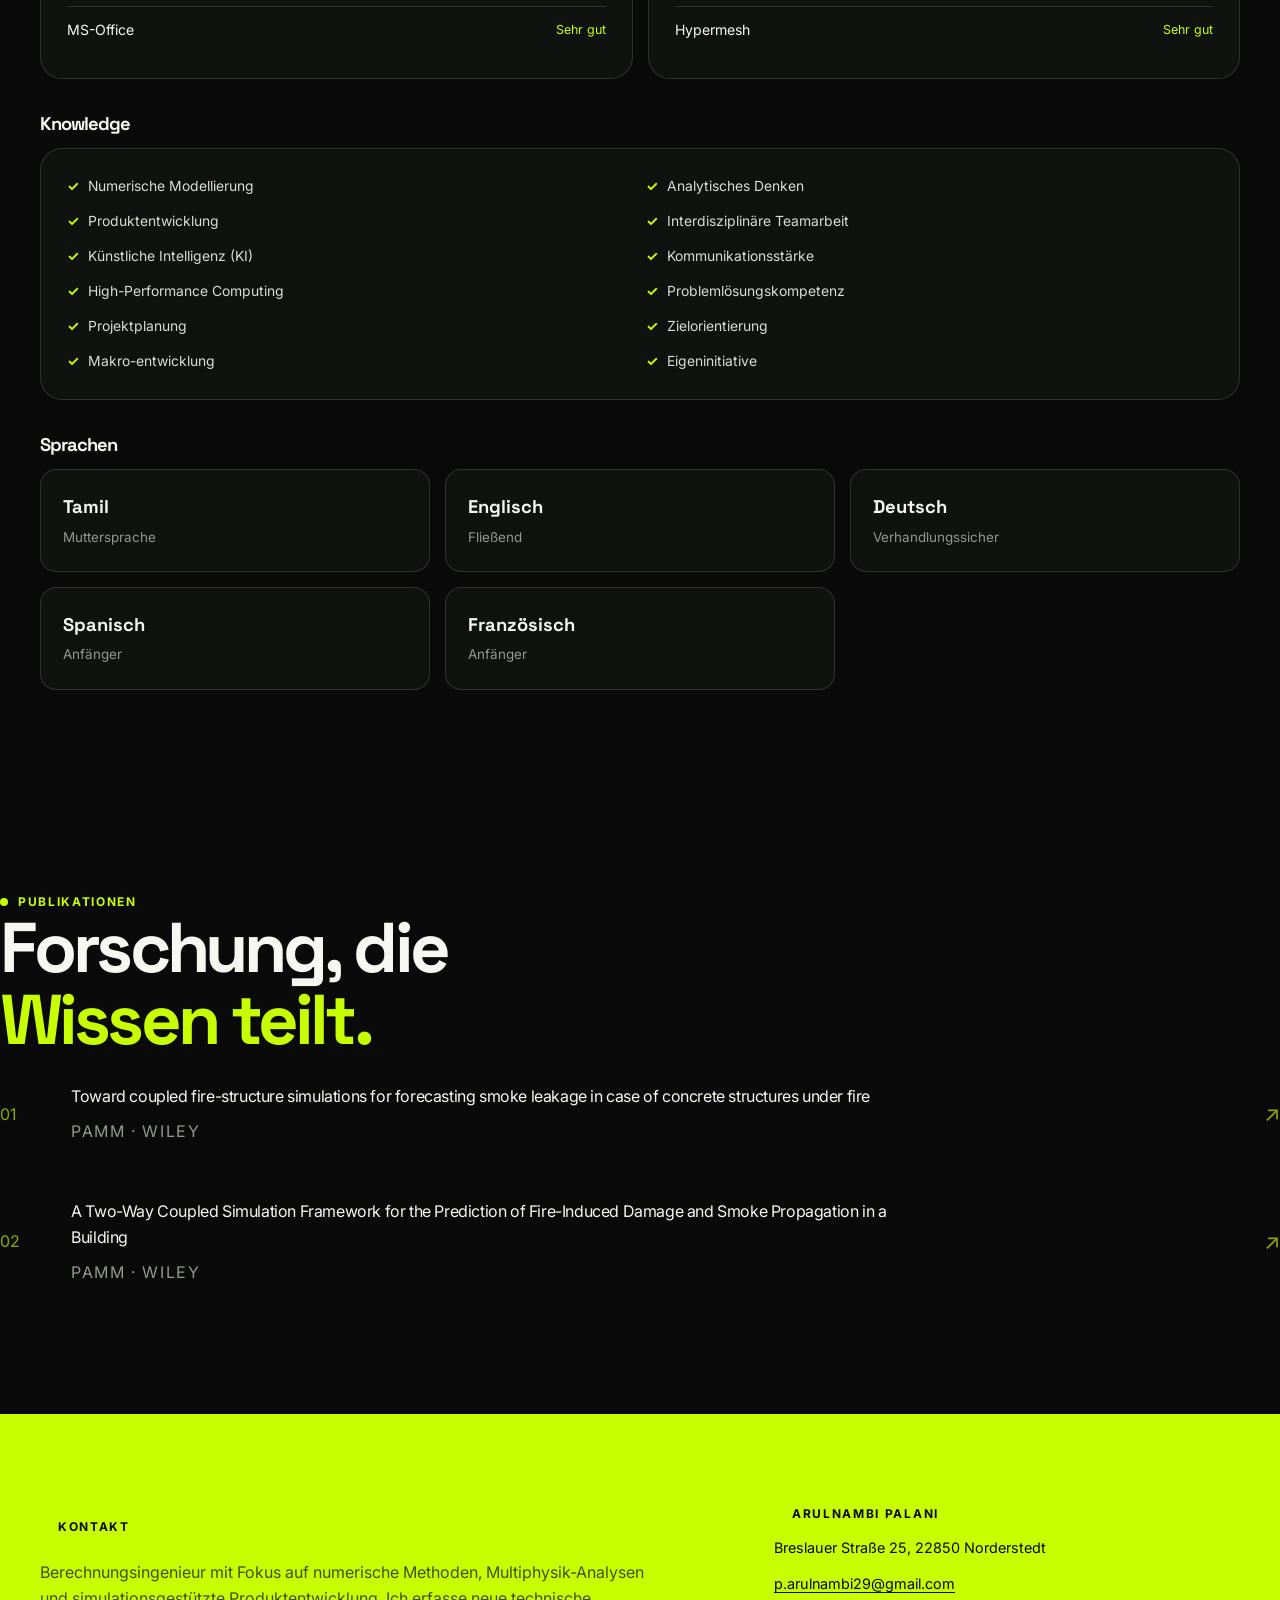
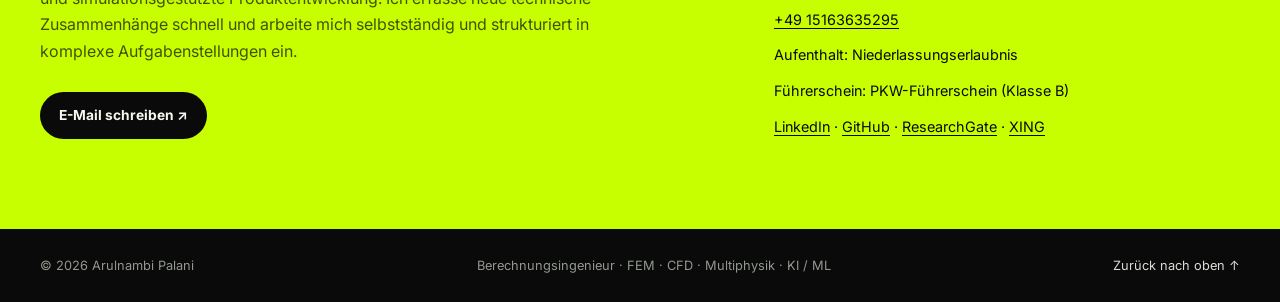
==== commit 3e638d60: "Update" ====
--- a/index.html
+++ b/index.html
@@ -45,21 +45,21 @@
 <section class="section" id="faehigkeiten"><div class="container"><div class="section-head"><div class="eyebrow">Kompetenzen</div><h2><span>Fähigkeiten</span></h2></div><div class="skill-columns"><div class="skill-panel"><h3>Programmiersprache</h3><div class="skill-row"><span>FORTRAN</span><span class="level">Expert</span></div><div class="skill-row"><span>Python</span><span class="level">Sehr gut</span></div><div class="skill-row"><span>Matlab</span><span class="level">Sehr gut</span></div><div class="skill-row"><span>C/C++</span><span class="level">Gut</span></div><div class="skill-row"><span>GitHub</span><span class="level">Sehr gut</span></div><div class="skill-row"><span>LATEX</span><span class="level">Sehr gut</span></div><div class="skill-row"><span>MS-Office</span><span class="level">Sehr gut</span></div></div><div class="skill-panel"><h3>CAE- / Simulationssoftware</h3><div class="skill-row"><span>Ansys Workbench</span><span class="level">Expert</span></div><div class="skill-row"><span>Fire Dynamics Simulator (FDS)</span><span class="level">Expert</span></div><div class="skill-row"><span>CATIA V5</span><span class="level">Sehr gut</span></div><div class="skill-row"><span>ABAQUS</span><span class="level">Gut</span></div><div class="skill-row"><span>Ansys Fluent/CFX</span><span class="level">Sehr gut</span></div><div class="skill-row"><span>StarCCM+</span><span class="level">Sehr gut</span></div><div class="skill-row"><span>Hypermesh</span><span class="level">Sehr gut</span></div></div></div>
 <h3 class="subhead">Knowledge</h3><div class="skill-panel"><ul class="check-list"><li>Numerische Modellierung</li><li>Analytisches Denken</li><li>Produktentwicklung</li><li>Interdisziplinäre Teamarbeit</li><li>Künstliche Intelligenz (KI)</li><li>Kommunikationsstärke</li><li>High-Performance Computing</li><li>Problemlösungskompetenz</li><li>Projektplanung</li><li>Zielorientierung</li><li>Makro-entwicklung</li><li>Eigeninitiative</li></ul></div>
 <h3 class="subhead">Sprachen</h3><div class="language-grid"><div class="language"><strong>Tamil</strong><span>Muttersprache</span></div><div class="language"><strong>Englisch</strong><span>Fließend</span></div><div class="language"><strong>Deutsch</strong><span>Verhandlungssicher</span></div><div class="language"><strong>Spanisch</strong><span>Anfänger</span></div><div class="language"><strong>Französisch</strong><span>Anfänger</span></div></div></div></section>
-  <section id="publikationen" class="content-section section-wrap publications-section">
-    <div class="section-heading"><p class="eyebrow">05 — PUBLIKATIONEN</p><h2>Forschung, die<br><span class="accent">Wissen teilt.</span></h2></div>
-    <div class="publications-list">
-      <a class="publication-item" href="https://onlinelibrary.wiley.com/doi/full/10.1002/pamm.202300250" target="_blank" rel="noopener noreferrer">
-        <span class="publication-number">01</span>
-        <span class="publication-copy"><strong>Toward coupled fire-structure simulations for forecasting smoke leakage in case of concrete structures under fire</strong><small>PAMM · Wiley</small></span>
-        <span class="publication-arrow" aria-hidden="true">↗</span>
-      </a>
-      <a class="publication-item" href="https://onlinelibrary.wiley.com/doi/10.1002/pamm.70199" target="_blank" rel="noopener noreferrer">
-        <span class="publication-number">02</span>
-        <span class="publication-copy"><strong>A Two-Way Coupled Simulation Framework for the Prediction of Fire-Induced Damage and Smoke Propagation in a Building</strong><small>PAMM · Wiley</small></span>
-        <span class="publication-arrow" aria-hidden="true">↗</span>
-      </a>
-    </div>
-  </section>
+<section id="publikationen" class="content-section section-wrap publications-section">
+  <div class="section-heading"><p class="eyebrow">PUBLIKATIONEN</p><h2>Forschung, die<br><span class="accent">Wissen teilt.</span></h2></div>
+  <div class="publications-list">
+    <a class="publication-item" href="https://onlinelibrary.wiley.com/doi/full/10.1002/pamm.202300250" target="_blank" rel="noopener noreferrer">
+      <span class="publication-number">01</span>
+      <span class="publication-copy"><strong>Toward coupled fire-structure simulations for forecasting smoke leakage in case of concrete structures under fire</strong><small>PAMM · Wiley</small></span>
+      <span class="publication-arrow" aria-hidden="true">↗</span>
+    </a>
+    <a class="publication-item" href="https://onlinelibrary.wiley.com/doi/10.1002/pamm.70199" target="_blank" rel="noopener noreferrer">
+      <span class="publication-number">02</span>
+      <span class="publication-copy"><strong>A Two-Way Coupled Simulation Framework for the Prediction of Fire-Induced Damage and Smoke Propagation in a Building</strong><small>PAMM · Wiley</small></span>
+      <span class="publication-arrow" aria-hidden="true">↗</span>
+    </a>
+  </div>
+</section>
 <section class="contact" id="kontakt"><div class="container contact-grid"><div><div class="eyebrow" style="color:#090a09">Kontakt</div><!--<h2>Physikalisches Verständnis<br>Numerische Simulation<br>Produktentwicklung</h2>--><p>Berechnungsingenieur mit Fokus auf numerische Methoden, Multiphysik-Analysen und simulationsgestützte Produktentwicklung. Ich erfasse neue technische Zusammenhänge schnell und arbeite mich selbstständig und strukturiert in komplexe Aufgabenstellungen ein.</p><a class="button" href="mailto:p.arulnambi29@gmail.com">E-Mail schreiben ↗</a></div><div class="contact-details"><div><div class="contact-details"><div><div class="eyebrow" style="color:#090a09">Arulnambi Palani</div></div><div>Breslauer Straße 25, 22850 Norderstedt</div><div><a href="mailto:p.arulnambi29@gmail.com">p.arulnambi29@gmail.com</a></div><div><a href="tel:+4915163635295">+49 15163635295</a></div><div>Aufenthalt: Niederlassungserlaubnis</div><div>Führerschein: PKW-Führerschein (Klasse B)</div><div><a href="https://www.linkedin.com/in/arulnambi-palani/">LinkedIn</a> · <a href="https://github.com/arulnambi-palani">GitHub</a> · <a href="https://www.researchgate.net/profile/arulnambipalani">ResearchGate</a> · <a href="https://www.xing.com/profile/ARULNAMBI_PALANI/">XING</a> <!--<span style="font-size:.75rem">(Links bitte ergänzen)</span>--></div></div></div></section>
 </main><footer class="footer"><div class="container footer-inner"><span>© 2026 Arulnambi Palani</span><span>Berechnungsingenieur · FEM · CFD · Multiphysik · KI / ML</span><a class="text-link" href="#top">Zurück nach oben ↑</a></div></footer>
 </body></html>
--- a/style.css
+++ b/style.css
@@ -34,8 +34,7 @@
 }
 @media(max-width:850px){.nav-links{display:none}.hero-grid{grid-template-columns:1fr .65fr;gap:25px}.hero h1{font-size:clamp(3.7rem,9vw,6rem)}.card-grid{grid-template-columns:1fr 1fr}.timeline-item{grid-template-columns:140px 1fr}.contact-grid{grid-template-columns:1fr}.stats-grid{grid-template-columns:repeat(2,1fr)}.stat:nth-child(2){border-right:0}.stat:nth-child(-n+2){border-bottom:1px solid var(--line)}.stat:nth-child(3){padding-left:0}}
 @media(max-width:600px){.container{width:min(calc(100% - 30px),var(--max))}.section{padding:70px 0}.hero{padding:62px 0}.hero-grid{grid-template-columns:1fr}.hero h1{font-size:clamp(3.5rem,17vw,6rem)}.portrait-wrap{justify-self:start;width:220px}.hero-subtitle{font-size:1rem}.card-grid,.education-grid,.skill-columns{grid-template-columns:1fr}.timeline-item{grid-template-columns:1fr;gap:10px;padding:22px}.stats-grid{grid-template-columns:1fr 1fr}.stat{padding:20px 12px}.stat:first-child,.stat:nth-child(3){padding-left:12px}.big-number{font-size:2.5rem}.check-list{grid-template-columns:1fr}.language-grid{grid-template-columns:1fr}.project-top{display:block}.section-head{margin-bottom:30px}.contact{padding:70px 0}}
-
-/* Publications */
+/* Publications - 2*/
 .publications-section{padding-top:clamp(4.5rem,8vw,7rem);padding-bottom:clamp(4.5rem,8vw,7rem)}
 .publications-list{border-top:1px solid var(--line-light)}
 .publication-item{display:grid;grid-template-columns:3.2rem 1fr 2rem;align-items:center;gap:1.25rem;padding:1.65rem 0;border-bottom:1px solid var(--line-light);transition:padding .2s ease,background .2s ease}
